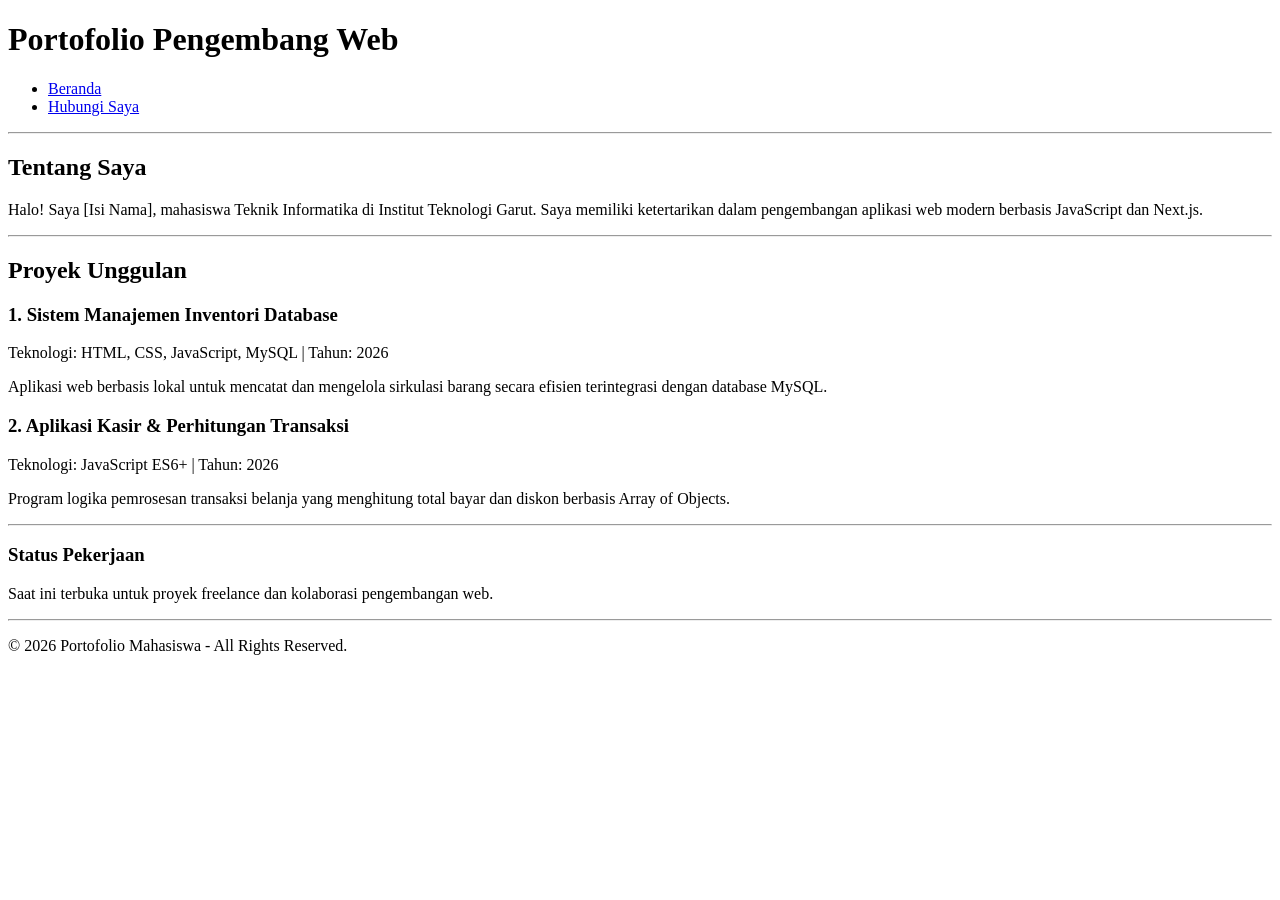
==== index.html @ 06b62bef "menyelesaikan modul 2" ====
<!DOCTYPE html>
<html lang="id">
<head>
    <meta charset="UTF-8">
    <meta name="viewport" content="width=device-width, initial-scale=1.0">
    <title>Modul 2 - Web Portofolio Mahasiswa</title>
</head>
<body>
    <header>
        <h1>Portofolio Pengembang Web</h1>
        <nav>
            <ul>
                <li><a href="index.html">Beranda</a></li>
                <li><a href="kontak.html">Hubungi Saya</a></li>
            </ul>
        </nav>
    </header>
    <hr>
    <main>
        <section id="tentang">
            <h2>Tentang Saya</h2>
            <p>Halo! Saya [Isi Nama], mahasiswa Teknik Informatika di Institut Teknologi Garut. Saya memiliki ketertarikan dalam pengembangan aplikasi web modern berbasis JavaScript dan Next.js.</p>
        </section>
        <hr>
        <section id="proyek">
            <h2>Proyek Unggulan</h2>
            <article>
                <header>
                    <h3>1. Sistem Manajemen Inventori Database</h3>
                    <p>Teknologi: HTML, CSS, JavaScript, MySQL | Tahun: 2026</p>
                </header>
                <p>Aplikasi web berbasis lokal untuk mencatat dan mengelola sirkulasi barang secara efisien terintegrasi dengan database MySQL.</p>
            </article>
            <article>
                <header>
                    <h3>2. Aplikasi Kasir & Perhitungan Transaksi</h3>
                    <p>Teknologi: JavaScript ES6+ | Tahun: 2026</p>
                </header>
                <p>Program logika pemrosesan transaksi belanja yang menghitung total bayar dan diskon berbasis Array of Objects.</p>
            </article>
        </section>
        <hr>
        <aside>
            <h3>Status Pekerjaan</h3>
            <p>Saat ini terbuka untuk proyek freelance dan kolaborasi pengembangan web.</p>
        </aside>
        <hr>
        <footer>
            <p>&copy; 2026 Portofolio Mahasiswa - All Rights Reserved.</p>
        </footer>
    </main>
</body>
</html>
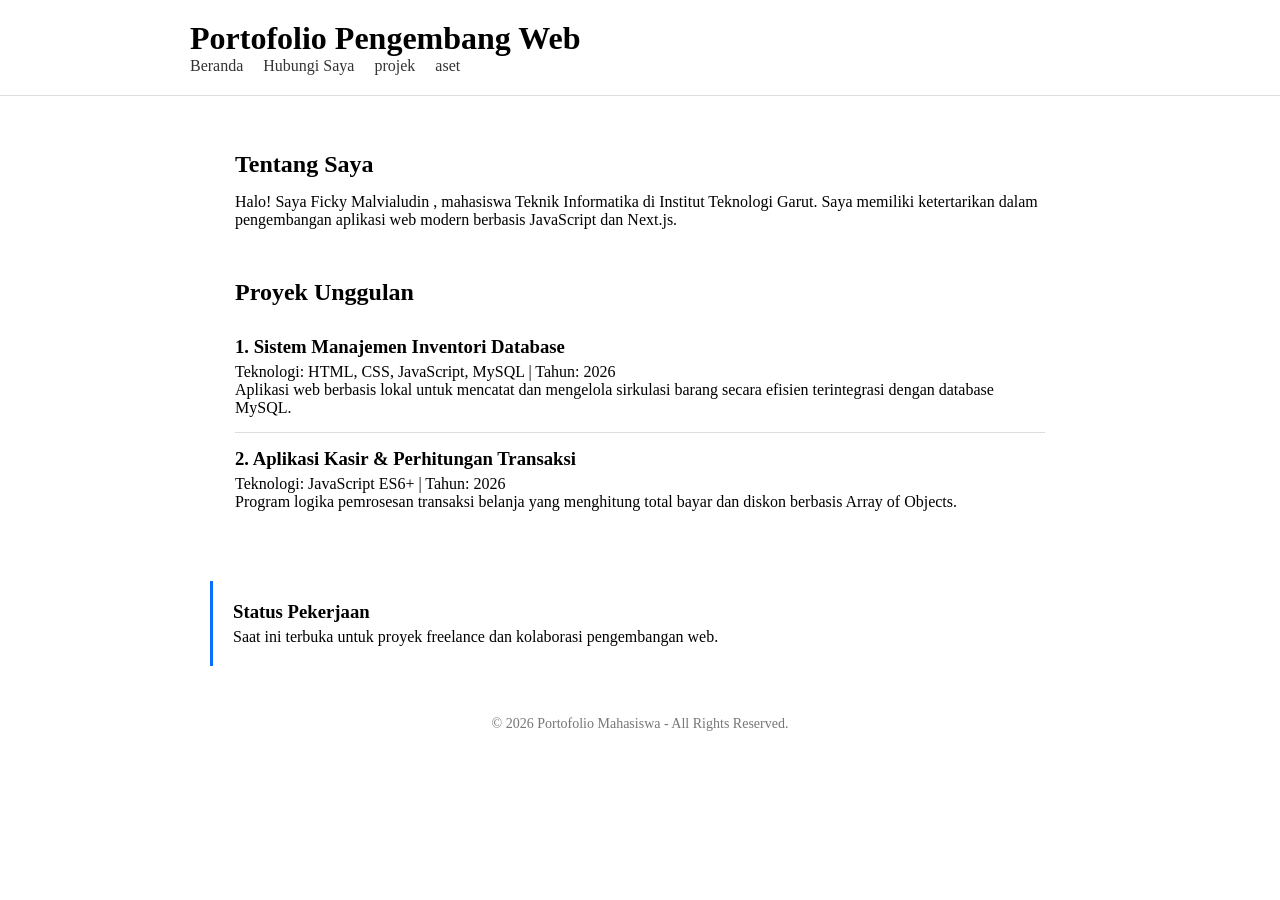
==== commit 33867e35: "latihan modul3" ====
--- a/index.html
+++ b/index.html
@@ -1,10 +1,13 @@
 <!DOCTYPE html>
 <html lang="id">
+
 <head>
     <meta charset="UTF-8">
     <meta name="viewport" content="width=device-width, initial-scale=1.0">
     <title>Modul 2 - Web Portofolio Mahasiswa</title>
+    <link rel="stylesheet" href="style.css">
 </head>
+
 <body>
     <header>
         <h1>Portofolio Pengembang Web</h1>
@@ -12,6 +15,8 @@
             <ul>
                 <li><a href="index.html">Beranda</a></li>
                 <li><a href="kontak.html">Hubungi Saya</a></li>
+                <li><a href="projek.html">projek</a></li>
+                <li><a href="aset.html">aset</a></li>
             </ul>
         </nav>
     </header>
@@ -19,7 +24,8 @@
     <main>
         <section id="tentang">
             <h2>Tentang Saya</h2>
-            <p>Halo! Saya [Isi Nama], mahasiswa Teknik Informatika di Institut Teknologi Garut. Saya memiliki ketertarikan dalam pengembangan aplikasi web modern berbasis JavaScript dan Next.js.</p>
+            <p>Halo! Saya Ficky Malvialudin , mahasiswa Teknik Informatika di Institut Teknologi Garut. Saya memiliki
+                ketertarikan dalam pengembangan aplikasi web modern berbasis JavaScript dan Next.js.</p>
         </section>
         <hr>
         <section id="proyek">
@@ -29,14 +35,16 @@
                     <h3>1. Sistem Manajemen Inventori Database</h3>
                     <p>Teknologi: HTML, CSS, JavaScript, MySQL | Tahun: 2026</p>
                 </header>
-                <p>Aplikasi web berbasis lokal untuk mencatat dan mengelola sirkulasi barang secara efisien terintegrasi dengan database MySQL.</p>
+                <p>Aplikasi web berbasis lokal untuk mencatat dan mengelola sirkulasi barang secara efisien terintegrasi
+                    dengan database MySQL.</p>
             </article>
             <article>
                 <header>
                     <h3>2. Aplikasi Kasir & Perhitungan Transaksi</h3>
                     <p>Teknologi: JavaScript ES6+ | Tahun: 2026</p>
                 </header>
-                <p>Program logika pemrosesan transaksi belanja yang menghitung total bayar dan diskon berbasis Array of Objects.</p>
+                <p>Program logika pemrosesan transaksi belanja yang menghitung total bayar dan diskon berbasis Array of
+                    Objects.</p>
             </article>
         </section>
         <hr>
@@ -50,4 +58,5 @@
         </footer>
     </main>
 </body>
+
 </html>
--- a/style.css
+++ b/style.css
@@ -0,0 +1,229 @@
+/* reset */
+* {
+    margin: 0;
+    padding: 0;
+    box-sizing: border-box;
+}
+
+.bodi {
+    font-family: Arial, sans-serif;
+    background-color: #f5f5f5;
+    color: #333;
+    line-height: 1.6;
+}
+
+/* Header */
+/* Header */
+body>header {
+    background-color: white;
+    padding: 20px;
+    border-bottom: 1px solid #ddd;
+}
+
+body>header h1 {
+    max-width: 900px;
+    margin: auto;
+}
+
+/* Navigation */
+nav {
+    max-width: 900px;
+    margin: auto;
+}
+
+nav ul {
+    display: flex;
+    gap: 20px;
+    list-style: none;
+}
+
+nav a {
+    color: #333;
+    text-decoration: none;
+}
+
+nav a:hover {
+    color: #0d6efd;
+}
+
+/* Main */
+main {
+    max-width: 900px;
+    margin: 30px auto;
+    padding: 0 20px;
+}
+
+section {
+    background-color: white;
+    padding: 25px;
+}
+
+/* Gambar */
+
+main img {
+    display: block;
+    max-width: 100%;
+    height: auto;
+    margin: 0;
+}
+
+/* Judul */
+h2 {
+    margin-bottom: 15px;
+}
+
+h3 {
+    margin-bottom: 5px;
+}
+
+/* Project */
+#project {
+    margin-top: 30px;
+}
+
+article {
+    padding: 15px 0;
+    border-bottom: 1px solid #ddd;
+}
+
+article:last-child {
+    border-bottom: none;
+}
+
+/* Form */
+form {
+    margin-top: 20px;
+}
+
+form p {
+    margin-bottom: 15px;
+}
+
+label {
+    display: inline-block;
+    margin-bottom: 5px;
+}
+
+input[type="text"],
+input[type="email"],
+select,
+textarea {
+    width: 100%;
+    padding: 9px;
+    border: 1px solid #ccc;
+    font-family: Arial, sans-serif;
+}
+
+textarea {
+    resize: vertical;
+}
+select option:checked{
+    background-color: #ccc;
+}
+button {
+    padding: 9px 15px;
+    border: none;
+    background-color: #333;
+    color: white;
+    cursor: pointer;
+}
+
+button[type="reset"] {
+    background-color: red;
+}
+
+button:hover {
+    opacity: 0.8;
+}
+
+/* Aside */
+aside {
+    max-width: 900px;
+    margin: 30px auto;
+    padding: 20px;
+    background-color: white;
+    border-left: 3px solid #0d6efd;
+}
+
+/* Footer */
+footer {
+    padding: 20px;
+    text-align: center;
+    color: #777;
+    font-size: 14px;
+}
+
+/* Garis <hr> */
+hr {
+    display: none;
+}
+
+/* Tampilan HP */
+@media (max-width: 700px) {
+    nav ul {
+        flex-direction: column;
+        gap: 8px;
+    }
+
+    main {
+        margin-top: 20px;
+    }
+
+    main img {
+        margin: 0 auto;
+    }
+
+    section {
+        padding: 20px;
+    }
+}
+
+
+
+/* HUBUNGI SAYA */
+
+.kontak{
+    color: #333!important;
+    
+}
+
+.h2kontak {
+    text-align: center;
+    background-color: #4C4541;
+    color: #D98327;
+    border-radius: 5px;
+    font-family: Impact, Haettenschweiler, 'Arial Narrow Bold', sans-serif;
+}
+.kotak{
+    border-radius: 12px;
+    max-width: 400px;
+    background-color: #D98327;
+}
+.luar{
+    border: 2px solid #D98327;
+    border-radius: 20px;
+    background-color: #FCF0DA;
+}
+
+.kirim {
+    border-radius: 5px;
+    background-color: #AEAC78;
+    color: white;
+}
+
+.bata{
+    border-radius: 5px;
+    color: white;
+}
+.email{
+    border-radius: 12px;
+    max-width: 400px;
+    background-color: #D98327;
+
+}
+
+.layanan{
+    border-radius: 12px;
+    max-width: 400px;
+    background-color: #D98327;
+}
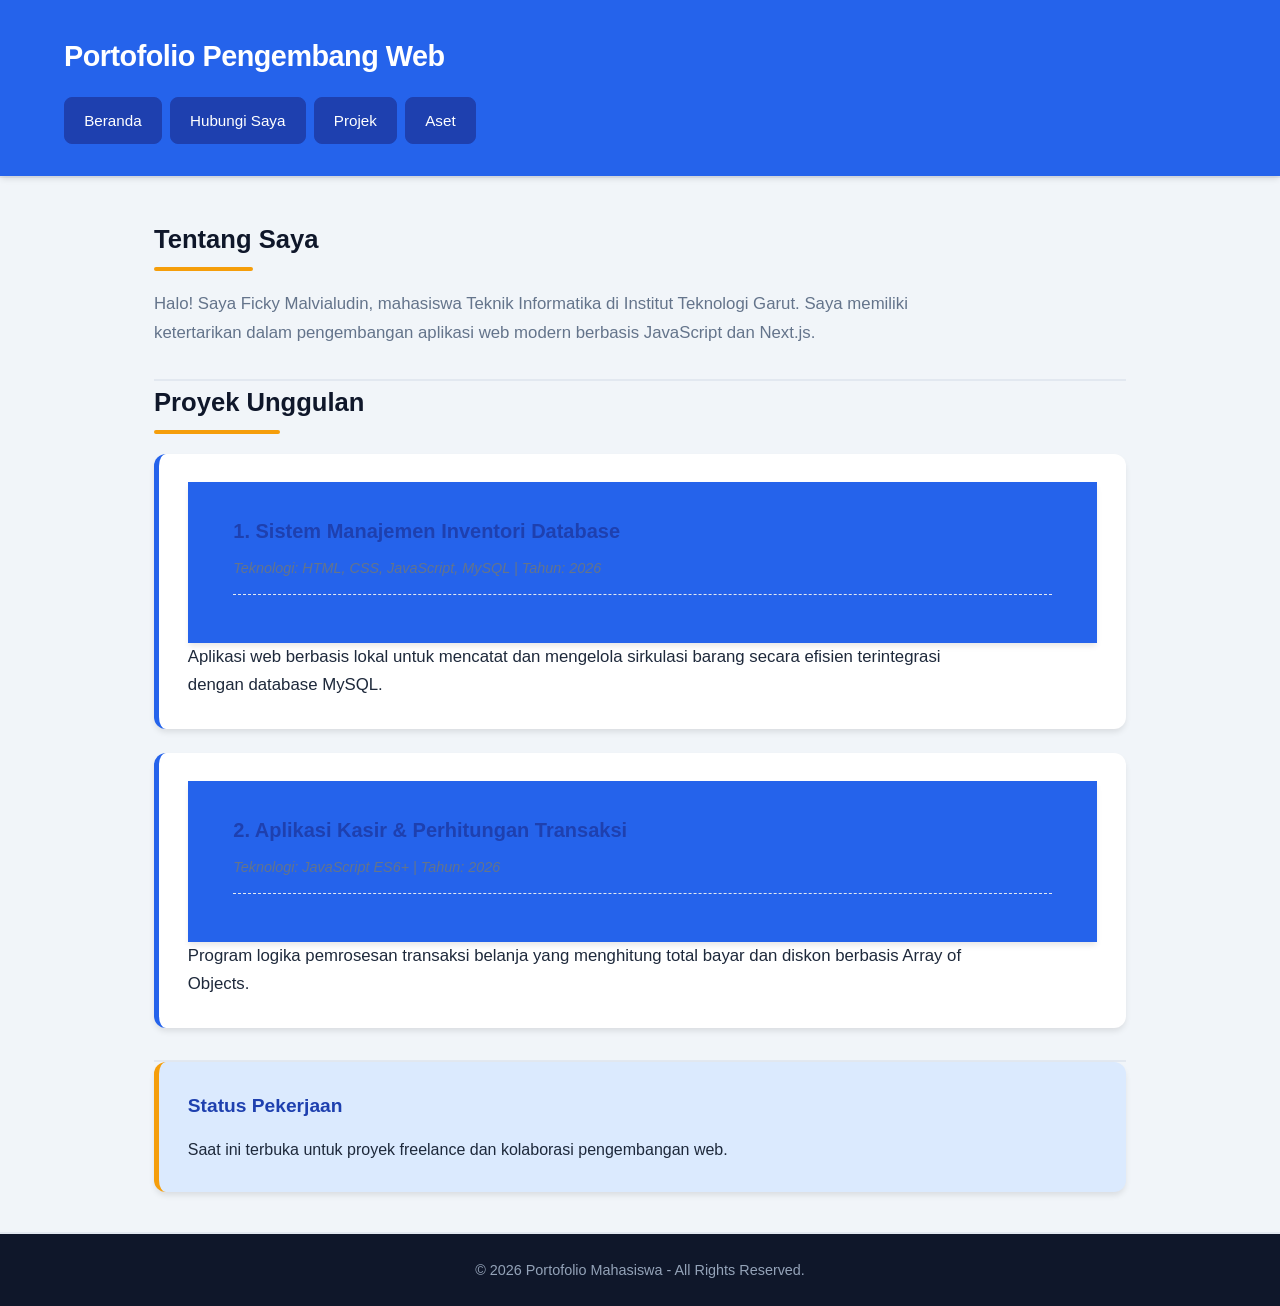
==== commit 264919cb: "melengkapi" ====
--- a/index.html
+++ b/index.html
@@ -15,48 +15,58 @@
             <ul>
                 <li><a href="index.html">Beranda</a></li>
                 <li><a href="kontak.html">Hubungi Saya</a></li>
-                <li><a href="projek.html">projek</a></li>
-                <li><a href="aset.html">aset</a></li>
+                <li><a href="projek.html">Projek</a></li>
+                <li><a href="aset.html">Aset</a></li>
             </ul>
         </nav>
     </header>
+
     <hr>
+
     <main>
         <section id="tentang">
             <h2>Tentang Saya</h2>
-            <p>Halo! Saya Ficky Malvialudin , mahasiswa Teknik Informatika di Institut Teknologi Garut. Saya memiliki
+            <p>Halo! Saya Ficky Malvialudin, mahasiswa Teknik Informatika di Institut Teknologi Garut. Saya memiliki
                 ketertarikan dalam pengembangan aplikasi web modern berbasis JavaScript dan Next.js.</p>
         </section>
+
         <hr>
+
         <section id="proyek">
             <h2>Proyek Unggulan</h2>
+
             <article>
                 <header>
                     <h3>1. Sistem Manajemen Inventori Database</h3>
                     <p>Teknologi: HTML, CSS, JavaScript, MySQL | Tahun: 2026</p>
                 </header>
-                <p>Aplikasi web berbasis lokal untuk mencatat dan mengelola sirkulasi barang secara efisien terintegrasi
-                    dengan database MySQL.</p>
+                <p>Aplikasi web berbasis lokal untuk mencatat dan mengelola sirkulasi barang secara efisien
+                    terintegrasi dengan database MySQL.</p>
             </article>
+
             <article>
                 <header>
-                    <h3>2. Aplikasi Kasir & Perhitungan Transaksi</h3>
+                    <h3>2. Aplikasi Kasir &amp; Perhitungan Transaksi</h3>
                     <p>Teknologi: JavaScript ES6+ | Tahun: 2026</p>
                 </header>
-                <p>Program logika pemrosesan transaksi belanja yang menghitung total bayar dan diskon berbasis Array of
-                    Objects.</p>
+                <p>Program logika pemrosesan transaksi belanja yang menghitung total bayar dan diskon berbasis Array
+                    of Objects.</p>
             </article>
         </section>
+
         <hr>
+
         <aside>
             <h3>Status Pekerjaan</h3>
             <p>Saat ini terbuka untuk proyek freelance dan kolaborasi pengembangan web.</p>
         </aside>
-        <hr>
-        <footer>
-            <p>&copy; 2026 Portofolio Mahasiswa - All Rights Reserved.</p>
-        </footer>
     </main>
+
+    <hr>
+
+    <footer>
+        <p>&copy; 2026 Portofolio Mahasiswa - All Rights Reserved.</p>
+    </footer>
 </body>
 
 </html>
--- a/style.css
+++ b/style.css
@@ -1,229 +1,365 @@
-/* reset */
+/* ===========================
+   VARIABEL & RESET
+   =========================== */
+:root {
+    --primary: #2563eb;
+    --primary-dark: #1e40af;
+    --primary-light: #dbeafe;
+    --secondary: #0f172a;
+    --accent: #f59e0b;
+    --text-dark: #1e293b;
+    --text-light: #64748b;
+    --bg-light: #f1f5f9;
+    --white: #ffffff;
+    --border: #e2e8f0;
+    --shadow: 0 4px 6px -1px rgba(0, 0, 0, 0.1);
+    --shadow-lg: 0 10px 25px -3px rgba(0, 0, 0, 0.12);
+    --radius: 12px;
+    --transition: all 0.3s ease;
+}
+
 * {
     margin: 0;
     padding: 0;
     box-sizing: border-box;
 }
 
-.bodi {
-    font-family: Arial, sans-serif;
-    background-color: #f5f5f5;
-    color: #333;
-    line-height: 1.6;
-}
-
-/* Header */
-/* Header */
-body>header {
-    background-color: white;
-    padding: 20px;
-    border-bottom: 1px solid #ddd;
-}
-
-body>header h1 {
-    max-width: 900px;
-    margin: auto;
-}
-
-/* Navigation */
-nav {
-    max-width: 900px;
-    margin: auto;
+html {
+    scroll-behavior: smooth;
+}
+
+body {
+    font-family: 'Segoe UI', Tahoma, Geneva, Verdana, sans-serif;
+    line-height: 1.7;
+    color: var(--text-dark);
+    background-color: var(--bg-light);
+    min-height: 100vh;
+    display: flex;
+    flex-direction: column;
+}
+
+/* ===========================
+   HEADER & NAVIGASI
+   =========================== */
+header {
+    background-color: var(--primary);
+    color: var(--white);
+    padding: 2rem 5%;
+    box-shadow: var(--shadow);
+    position: sticky;
+    top: 0;
+    z-index: 100;
+}
+
+header h1 {
+    font-size: 1.8rem;
+    font-weight: 700;
+    margin-bottom: 1rem;
+    letter-spacing: -0.5px;
+    color: var(--white);
+}
+
+header h1.kontak {
+    text-align: center;
 }
 
 nav ul {
+    list-style: none;
     display: flex;
-    gap: 20px;
-    list-style: none;
-}
-
-nav a {
-    color: #333;
+    flex-wrap: wrap;
+    gap: 0.5rem;
+}
+
+nav ul li a {
+    display: inline-block;
+    color: var(--white);
     text-decoration: none;
-}
-
-nav a:hover {
-    color: #0d6efd;
-}
-
-/* Main */
+    padding: 0.6rem 1.2rem;
+    border-radius: 8px;
+    font-weight: 500;
+    font-size: 0.95rem;
+    transition: var(--transition);
+    background-color: var(--primary-dark);
+    border: 1px solid var(--primary-dark);
+}
+
+nav ul li a:hover {
+    background-color: var(--white);
+    color: var(--primary);
+    border-color: var(--white);
+    transform: translateY(-2px);
+    box-shadow: 0 4px 12px rgba(0, 0, 0, 0.15);
+}
+
+/* ===========================
+   GARIS PEMISAH
+   =========================== */
+hr {
+    border: none;
+    height: 2px;
+    background-color: var(--border);
+    margin: 0;
+}
+
+/* ===========================
+   MAIN & SECTION
+   =========================== */
 main {
-    max-width: 900px;
-    margin: 30px auto;
-    padding: 0 20px;
+    flex: 1;
+    padding: 2.5rem 5%;
+    max-width: 1100px;
+    margin: 0 auto;
+    width: 100%;
 }
 
 section {
-    background-color: white;
-    padding: 25px;
-}
-
-/* Gambar */
-
-main img {
-    display: block;
+    margin-bottom: 2rem;
+    animation: fadeIn 0.6s ease-in-out;
+}
+
+@keyframes fadeIn {
+    from { opacity: 0; transform: translateY(15px); }
+    to { opacity: 1; transform: translateY(0); }
+}
+
+section h2 {
+    font-size: 1.6rem;
+    color: var(--secondary);
+    margin-bottom: 1.2rem;
+    padding-bottom: 0.6rem;
+    position: relative;
+    display: inline-block;
+}
+
+section h2::after {
+    content: '';
+    position: absolute;
+    bottom: 0;
+    left: 0;
+    width: 60%;
+    height: 4px;
+    background-color: var(--accent);
+    border-radius: 2px;
+}
+
+section p {
+    color: var(--text-light);
+    font-size: 1.05rem;
+    max-width: 800px;
+}
+
+/* ===========================
+   ARTIKEL PROYEK
+   =========================== */
+article {
+    background-color: var(--white);
+    border-radius: var(--radius);
+    padding: 1.8rem;
+    margin-bottom: 1.5rem;
+    box-shadow: var(--shadow);
+    border-left: 5px solid var(--primary);
+    transition: var(--transition);
+}
+
+article:hover {
+    transform: translateY(-5px);
+    box-shadow: var(--shadow-lg);
+    border-left-color: var(--accent);
+}
+
+article header h3 {
+    color: var(--primary-dark);
+    font-size: 1.25rem;
+    margin-bottom: 0.5rem;
+}
+
+article header p {
+    font-size: 0.9rem;
+    color: var(--text-light);
+    font-style: italic;
+    margin-bottom: 1rem;
+    padding-bottom: 0.8rem;
+    border-bottom: 1px dashed var(--border);
     max-width: 100%;
-    height: auto;
-    margin: 0;
-}
-
-/* Judul */
-h2 {
-    margin-bottom: 15px;
-}
-
-h3 {
-    margin-bottom: 5px;
-}
-
-/* Project */
-#project {
-    margin-top: 30px;
-}
-
-article {
-    padding: 15px 0;
-    border-bottom: 1px solid #ddd;
-}
-
-article:last-child {
-    border-bottom: none;
-}
-
-/* Form */
-form {
-    margin-top: 20px;
-}
-
-form p {
-    margin-bottom: 15px;
-}
-
-label {
-    display: inline-block;
-    margin-bottom: 5px;
-}
-
-input[type="text"],
-input[type="email"],
-select,
-textarea {
-    width: 100%;
-    padding: 9px;
-    border: 1px solid #ccc;
-    font-family: Arial, sans-serif;
-}
-
-textarea {
-    resize: vertical;
-}
-select option:checked{
-    background-color: #ccc;
-}
-button {
-    padding: 9px 15px;
-    border: none;
-    background-color: #333;
-    color: white;
-    cursor: pointer;
-}
-
-button[type="reset"] {
-    background-color: red;
-}
-
-button:hover {
-    opacity: 0.8;
-}
-
-/* Aside */
+}
+
+article > p {
+    color: var(--text-dark);
+    line-height: 1.7;
+}
+
+/* ===========================
+   ASIDE
+   =========================== */
 aside {
-    max-width: 900px;
-    margin: 30px auto;
-    padding: 20px;
-    background-color: white;
-    border-left: 3px solid #0d6efd;
-}
-
-/* Footer */
-footer {
-    padding: 20px;
-    text-align: center;
-    color: #777;
-    font-size: 14px;
-}
-
-/* Garis <hr> */
-hr {
-    display: none;
-}
-
-/* Tampilan HP */
-@media (max-width: 700px) {
-    nav ul {
-        flex-direction: column;
-        gap: 8px;
-    }
-
-    main {
-        margin-top: 20px;
-    }
-
-    main img {
-        margin: 0 auto;
-    }
-
-    section {
-        padding: 20px;
-    }
-}
-
-
-
-/* HUBUNGI SAYA */
-
-.kontak{
-    color: #333!important;
-    
+    background-color: var(--primary-light);
+    border-radius: var(--radius);
+    padding: 1.8rem;
+    border-left: 5px solid var(--accent);
+    box-shadow: var(--shadow);
+}
+
+aside h3 {
+    color: var(--primary-dark);
+    margin-bottom: 0.8rem;
+    font-size: 1.2rem;
+}
+
+aside p {
+    color: var(--text-dark);
+}
+
+/* ===========================
+   FORM KONTAK
+   =========================== */
+section.luar {
+    background-color: var(--white);
+    border-radius: var(--radius);
+    padding: 2.5rem;
+    box-shadow: var(--shadow-lg);
+    max-width: 700px;
+    margin: 0 auto;
+    border-top: 5px solid var(--primary);
 }
 
 .h2kontak {
     text-align: center;
-    background-color: #4C4541;
-    color: #D98327;
-    border-radius: 5px;
-    font-family: Impact, Haettenschweiler, 'Arial Narrow Bold', sans-serif;
-}
-.kotak{
-    border-radius: 12px;
-    max-width: 400px;
-    background-color: #D98327;
-}
-.luar{
-    border: 2px solid #D98327;
-    border-radius: 20px;
-    background-color: #FCF0DA;
-}
-
-.kirim {
-    border-radius: 5px;
-    background-color: #AEAC78;
-    color: white;
-}
-
-.bata{
-    border-radius: 5px;
-    color: white;
-}
-.email{
-    border-radius: 12px;
-    max-width: 400px;
-    background-color: #D98327;
-
-}
-
-.layanan{
-    border-radius: 12px;
-    max-width: 400px;
-    background-color: #D98327;
+    color: var(--secondary);
+    margin-bottom: 2rem;
+    font-size: 1.4rem;
+}
+
+.h2kontak::after {
+    left: 50%;
+    transform: translateX(-50%);
+    width: 80px;
+}
+
+form p {
+    margin-bottom: 1.3rem;
+}
+
+form label {
+    display: block;
+    font-weight: 600;
+    color: var(--text-dark);
+    margin-bottom: 0.5rem;
+    font-size: 0.95rem;
+}
+
+form input[type="text"],
+form input[type="email"],
+form select,
+form textarea {
+    width: 100%;
+    padding: 0.85rem 1rem;
+    border: 2px solid var(--border);
+    border-radius: 10px;
+    font-size: 1rem;
+    font-family: inherit;
+    color: var(--text-dark);
+    background-color: var(--bg-light);
+    transition: var(--transition);
+    outline: none;
+}
+
+form input[type="text"]:focus,
+form input[type="email"]:focus,
+form select:focus,
+form textarea:focus {
+    border-color: var(--primary);
+    background-color: var(--white);
+    box-shadow: 0 0 0 4px rgba(37, 99, 235, 0.15);
+}
+
+form textarea {
+    resize: vertical;
+    min-height: 130px;
+}
+
+form select {
+    cursor: pointer;
+    appearance: none;
+    background-image: url("data:image/svg+xml;charset=UTF-8,%3csvg xmlns='http://www.w3.org/2000/svg' viewBox='0 0 24 24' fill='none' stroke='%2364748b' stroke-width='2' stroke-linecap='round' stroke-linejoin='round'%3e%3cpolyline points='6 9 12 15 18 9'%3e%3c/polyline%3e%3c/svg%3e");
+    background-repeat: no-repeat;
+    background-position: right 1rem center;
+    background-size: 1.2em;
+    padding-right: 2.5rem;
+}
+
+button {
+    padding: 0.85rem 2rem;
+    border: none;
+    border-radius: 10px;
+    font-size: 1rem;
+    font-weight: 600;
+    cursor: pointer;
+    transition: var(--transition);
+    font-family: inherit;
+    letter-spacing: 0.3px;
+}
+
+button.kirim {
+    background-color: var(--primary);
+    color: var(--white);
+    box-shadow: 0 4px 12px rgba(37, 99, 235, 0.3);
+    margin-right: 0.75rem;
+}
+
+button.kirim:hover {
+    background-color: var(--primary-dark);
+    transform: translateY(-2px);
+    box-shadow: 0 6px 20px rgba(37, 99, 235, 0.45);
+}
+
+button.bata {
+    background-color: var(--white);
+    color: var(--text-light);
+    border: 2px solid var(--border);
+}
+
+button.bata:hover {
+    background-color: #fee2e2;
+    color: #dc2626;
+    border-color: #fecaca;
+    transform: translateY(-2px);
+}
+
+/* ===========================
+   FOOTER
+   =========================== */
+footer {
+    background-color: var(--secondary);
+    color: var(--text-light);
+    text-align: center;
+    padding: 1.5rem 5%;
+    font-size: 0.9rem;
+    margin-top: auto;
+}
+
+footer p {
+    color: #94a3b8;
+}
+
+/* ===========================
+   RESPONSIVE
+   =========================== */
+@media (max-width: 768px) {
+    header { padding: 1.5rem 5%; }
+    header h1 { font-size: 1.4rem; }
+    nav ul { gap: 0.4rem; }
+    nav ul li a { padding: 0.5rem 0.9rem; font-size: 0.85rem; }
+    main { padding: 1.5rem 5%; }
+    section h2 { font-size: 1.3rem; }
+    article { padding: 1.3rem; }
+    section.luar { padding: 1.5rem; }
+    button { width: 100%; margin-bottom: 0.5rem; }
+    button.kirim { margin-right: 0; }
+}
+
+@media (max-width: 480px) {
+    header h1 { font-size: 1.2rem; }
+    nav ul li a { padding: 0.4rem 0.7rem; font-size: 0.8rem; }
+    section h2 { font-size: 1.15rem; }
+    article header h3 { font-size: 1.05rem; }
 }
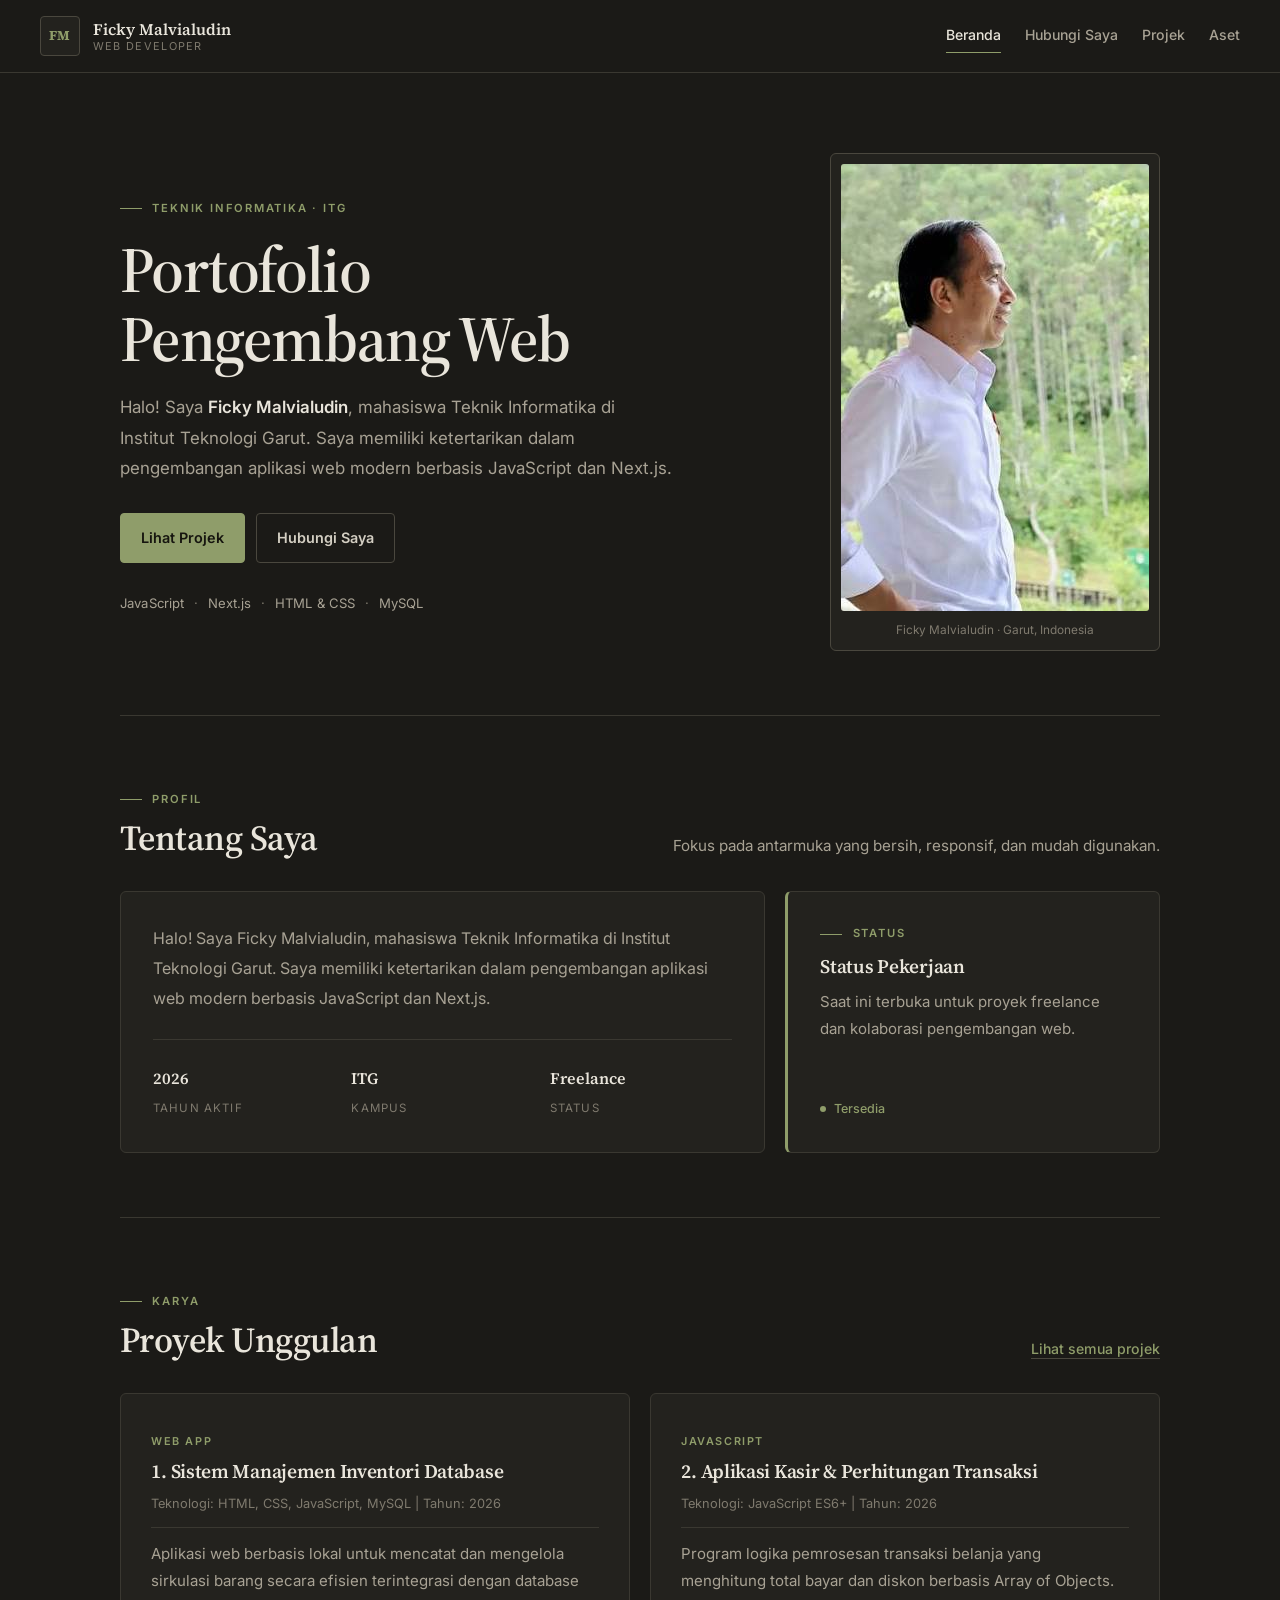
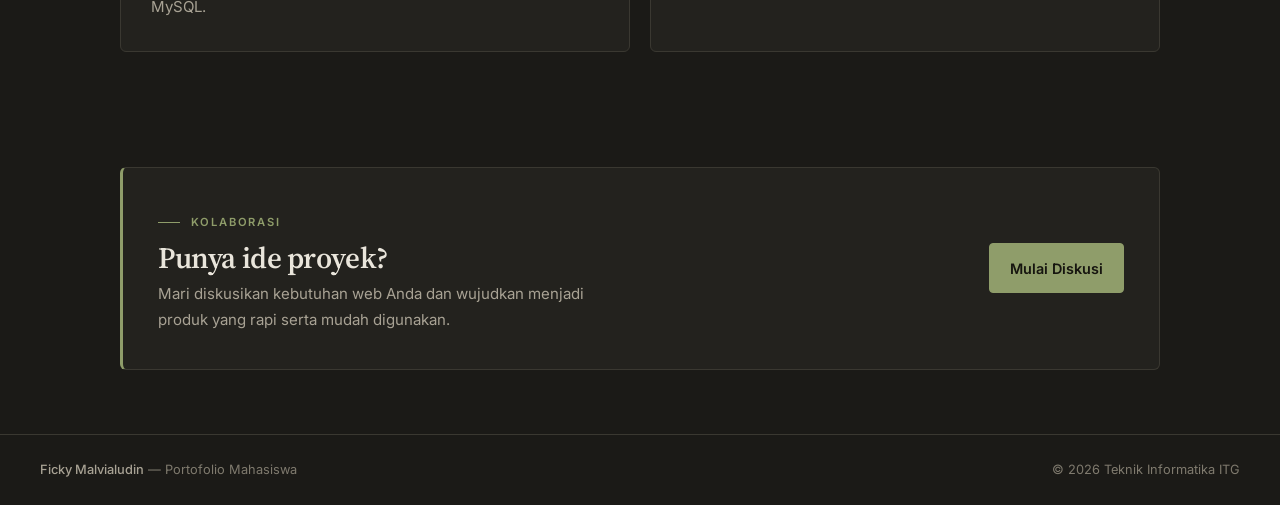
==== commit 8103c72c: "tugas pertemuan 4" ====
--- a/index.html
+++ b/index.html
@@ -4,16 +4,31 @@
 <head>
     <meta charset="UTF-8">
     <meta name="viewport" content="width=device-width, initial-scale=1.0">
+    <meta name="description" content="Portofolio Ficky Malvialudin, mahasiswa Teknik Informatika Institut Teknologi Garut.">
     <title>Modul 2 - Web Portofolio Mahasiswa</title>
+    <link rel="preconnect" href="https://fonts.googleapis.com">
+    <link rel="preconnect" href="https://fonts.gstatic.com" crossorigin>
+    <link
+        href="https://fonts.googleapis.com/css2?family=Inter:wght@400;500;600&family=Source+Serif+4:ital,wght@0,400;0,600;0,700&display=swap"
+        rel="stylesheet">
     <link rel="stylesheet" href="style.css">
 </head>
 
 <body>
-    <header>
-        <h1>Portofolio Pengembang Web</h1>
-        <nav>
+    <a class="skip-link" href="#konten">Lewati ke konten</a>
+
+    <header class="site-header">
+        <a class="brand" href="index.html" aria-label="Beranda Ficky Malvialudin">
+            <span class="brand-mark" aria-hidden="true">FM</span>
+            <span class="brand-text">
+                <strong>Ficky Malvialudin</strong>
+                <span>Web Developer</span>
+            </span>
+        </a>
+
+        <nav class="main-nav" aria-label="Navigasi utama">
             <ul>
-                <li><a href="index.html">Beranda</a></li>
+                <li><a class="active" href="index.html" aria-current="page">Beranda</a></li>
                 <li><a href="kontak.html">Hubungi Saya</a></li>
                 <li><a href="projek.html">Projek</a></li>
                 <li><a href="aset.html">Aset</a></li>
@@ -21,52 +36,122 @@
         </nav>
     </header>
 
-    <hr>
+    <main id="konten" class="page">
+        <section class="hero" aria-labelledby="hero-title">
+            <div class="hero-copy">
+                <span class="eyebrow">Teknik Informatika · ITG</span>
+                <h1 id="hero-title">Portofolio Pengembang Web</h1>
+                <p class="hero-lead">Halo! Saya <strong>Ficky Malvialudin</strong>, mahasiswa Teknik Informatika di
+                    Institut Teknologi Garut. Saya memiliki ketertarikan dalam pengembangan aplikasi web modern
+                    berbasis JavaScript dan Next.js.</p>
 
-    <main>
-        <section id="tentang">
-            <h2>Tentang Saya</h2>
-            <p>Halo! Saya Ficky Malvialudin, mahasiswa Teknik Informatika di Institut Teknologi Garut. Saya memiliki
-                ketertarikan dalam pengembangan aplikasi web modern berbasis JavaScript dan Next.js.</p>
+                <div class="hero-actions">
+                    <a class="btn btn-primary" href="projek.html">Lihat Projek</a>
+                    <a class="btn btn-ghost" href="kontak.html">Hubungi Saya</a>
+                </div>
+
+                <ul class="chip-list" aria-label="Keahlian">
+                    <li class="chip">JavaScript</li>
+                    <li class="chip">Next.js</li>
+                    <li class="chip">HTML &amp; CSS</li>
+                    <li class="chip">MySQL</li>
+                </ul>
+            </div>
+
+            <div class="hero-visual">
+                <figure class="hero-portrait">
+                    <img class="hero-photo" src="images.jpg" alt="Foto Ficky Malvialudin" width="447" height="447">
+                    <figcaption>Ficky Malvialudin · Garut, Indonesia</figcaption>
+                </figure>
+            </div>
         </section>
 
-        <hr>
+        <section id="tentang" class="section" aria-labelledby="tentang-title">
+            <div class="section-head">
+                <div>
+                    <span class="eyebrow">Profil</span>
+                    <h2 id="tentang-title">Tentang Saya</h2>
+                </div>
+                <p>Fokus pada antarmuka yang bersih, responsif, dan mudah digunakan.</p>
+            </div>
 
-        <section id="proyek">
-            <h2>Proyek Unggulan</h2>
+            <div class="about-grid">
+                <div class="panel about-text">
+                    <p>Halo! Saya Ficky Malvialudin, mahasiswa Teknik Informatika di Institut Teknologi Garut. Saya
+                        memiliki ketertarikan dalam pengembangan aplikasi web modern berbasis JavaScript dan
+                        Next.js.</p>
 
-            <article>
-                <header>
-                    <h3>1. Sistem Manajemen Inventori Database</h3>
-                    <p>Teknologi: HTML, CSS, JavaScript, MySQL | Tahun: 2026</p>
-                </header>
-                <p>Aplikasi web berbasis lokal untuk mencatat dan mengelola sirkulasi barang secara efisien
-                    terintegrasi dengan database MySQL.</p>
-            </article>
+                    <div class="about-facts">
+                        <div class="fact">
+                            <strong>2026</strong>
+                            <span>Tahun Aktif</span>
+                        </div>
+                        <div class="fact">
+                            <strong>ITG</strong>
+                            <span>Kampus</span>
+                        </div>
+                        <div class="fact">
+                            <strong>Freelance</strong>
+                            <span>Status</span>
+                        </div>
+                    </div>
+                </div>
 
-            <article>
-                <header>
-                    <h3>2. Aplikasi Kasir &amp; Perhitungan Transaksi</h3>
-                    <p>Teknologi: JavaScript ES6+ | Tahun: 2026</p>
-                </header>
-                <p>Program logika pemrosesan transaksi belanja yang menghitung total bayar dan diskon berbasis Array
-                    of Objects.</p>
-            </article>
+                <aside class="panel status-card">
+                    <span class="eyebrow">Status</span>
+                    <h3>Status Pekerjaan</h3>
+                    <p>Saat ini terbuka untuk proyek freelance dan kolaborasi pengembangan web.</p>
+                    <span class="status-pill"><span class="status-dot" aria-hidden="true"></span>Tersedia</span>
+                </aside>
+            </div>
         </section>
 
-        <hr>
+        <section id="proyek" class="section" aria-labelledby="proyek-title">
+            <div class="section-head">
+                <div>
+                    <span class="eyebrow">Karya</span>
+                    <h2 id="proyek-title">Proyek Unggulan</h2>
+                </div>
+                <a class="text-link" href="projek.html">Lihat semua projek</a>
+            </div>
 
-        <aside>
-            <h3>Status Pekerjaan</h3>
-            <p>Saat ini terbuka untuk proyek freelance dan kolaborasi pengembangan web.</p>
-        </aside>
+            <div class="card-grid">
+                <article class="project-card">
+                    <header>
+                        <span class="project-kicker">Web App</span>
+                        <h3>1. Sistem Manajemen Inventori Database</h3>
+                        <p class="meta">Teknologi: HTML, CSS, JavaScript, MySQL | Tahun: 2026</p>
+                    </header>
+                    <p>Aplikasi web berbasis lokal untuk mencatat dan mengelola sirkulasi barang secara efisien
+                        terintegrasi dengan database MySQL.</p>
+                </article>
+
+                <article class="project-card">
+                    <header>
+                        <span class="project-kicker">JavaScript</span>
+                        <h3>2. Aplikasi Kasir &amp; Perhitungan Transaksi</h3>
+                        <p class="meta">Teknologi: JavaScript ES6+ | Tahun: 2026</p>
+                    </header>
+                    <p>Program logika pemrosesan transaksi belanja yang menghitung total bayar dan diskon berbasis
+                        Array of Objects.</p>
+                </article>
+            </div>
+        </section>
+
+        <section class="cta-panel" aria-labelledby="cta-title">
+            <div>
+                <span class="eyebrow">Kolaborasi</span>
+                <h2 id="cta-title">Punya ide proyek?</h2>
+                <p>Mari diskusikan kebutuhan web Anda dan wujudkan menjadi produk yang rapi serta mudah digunakan.</p>
+            </div>
+            <a class="btn btn-primary" href="kontak.html">Mulai Diskusi</a>
+        </section>
     </main>
 
-    <hr>
-
-    <footer>
-        <p>&copy; 2026 Portofolio Mahasiswa - All Rights Reserved.</p>
+    <footer class="site-footer">
+        <p><strong>Ficky Malvialudin</strong> — Portofolio Mahasiswa</p>
+        <p>&copy; 2026 Teknik Informatika ITG</p>
     </footer>
 </body>
 
-</html>+</html>
--- a/style.css
+++ b/style.css
@@ -1,24 +1,34 @@
 /* ===========================
-   VARIABEL & RESET
+   DESIGN TOKENS
    =========================== */
 :root {
-    --primary: #2563eb;
-    --primary-dark: #1e40af;
-    --primary-light: #dbeafe;
-    --secondary: #0f172a;
-    --accent: #f59e0b;
-    --text-dark: #1e293b;
-    --text-light: #64748b;
-    --bg-light: #f1f5f9;
-    --white: #ffffff;
-    --border: #e2e8f0;
-    --shadow: 0 4px 6px -1px rgba(0, 0, 0, 0.1);
-    --shadow-lg: 0 10px 25px -3px rgba(0, 0, 0, 0.12);
-    --radius: 12px;
-    --transition: all 0.3s ease;
-}
-
-* {
+    --bg: #1b1a17;
+    --surface: #23221e;
+    --surface-2: #2a2823;
+    --line: #3a3831;
+    --line-strong: #4a473e;
+    --text: #e9e5db;
+    --text-soft: #d3cec2;
+    --muted: #a8a294;
+    --muted-2: #7f7a6e;
+    --accent: #8f9d6a;
+    --accent-hover: #a6b47e;
+    --accent-soft: rgba(143, 157, 106, 0.12);
+    --danger: #b37a6a;
+    --radius: 6px;
+    --radius-sm: 4px;
+    --max-width: 1120px;
+    --transition: color 0.16s ease, background-color 0.16s ease, border-color 0.16s ease;
+    --font-body: "Inter", "Segoe UI", Tahoma, Geneva, Verdana, sans-serif;
+    --font-display: "Source Serif 4", Georgia, "Times New Roman", serif;
+}
+
+/* ===========================
+   RESET & BASE
+   =========================== */
+*,
+*::before,
+*::after {
     margin: 0;
     padding: 0;
     box-sizing: border-box;
@@ -29,337 +39,1087 @@
 }
 
 body {
-    font-family: 'Segoe UI', Tahoma, Geneva, Verdana, sans-serif;
-    line-height: 1.7;
-    color: var(--text-dark);
-    background-color: var(--bg-light);
+    font-family: var(--font-body);
+    font-size: 1rem;
+    line-height: 1.75;
+    color: var(--text);
+    background-color: var(--bg);
     min-height: 100vh;
     display: flex;
     flex-direction: column;
-}
-
-/* ===========================
-   HEADER & NAVIGASI
-   =========================== */
-header {
-    background-color: var(--primary);
-    color: var(--white);
-    padding: 2rem 5%;
-    box-shadow: var(--shadow);
+    overflow-x: hidden;
+    -webkit-font-smoothing: antialiased;
+}
+
+h1,
+h2,
+h3,
+h4 {
+    font-family: var(--font-display);
+    font-weight: 600;
+    line-height: 1.2;
+    letter-spacing: -0.015em;
+    color: var(--text);
+}
+
+p {
+    color: var(--muted);
+}
+
+a {
+    color: inherit;
+}
+
+img {
+    max-width: 100%;
+    display: block;
+}
+
+ul {
+    list-style: none;
+}
+
+::selection {
+    background: var(--accent);
+    color: var(--bg);
+}
+
+:focus-visible {
+    outline: 2px solid var(--accent);
+    outline-offset: 3px;
+}
+
+::-webkit-scrollbar {
+    width: 10px;
+}
+
+::-webkit-scrollbar-track {
+    background: var(--bg);
+}
+
+::-webkit-scrollbar-thumb {
+    background: var(--line-strong);
+    border-radius: 999px;
+    border: 2px solid var(--bg);
+}
+
+::-webkit-scrollbar-thumb:hover {
+    background: var(--muted-2);
+}
+
+/* Skip link */
+.skip-link {
+    position: absolute;
+    left: 1rem;
+    top: -100px;
+    z-index: 999;
+    padding: 0.65rem 1rem;
+    background: var(--accent);
+    color: var(--bg);
+    font-size: 0.85rem;
+    font-weight: 600;
+    text-decoration: none;
+    border-radius: var(--radius-sm);
+    transition: top 0.16s ease;
+}
+
+.skip-link:focus {
+    top: 1rem;
+}
+
+/* ===========================
+   LAYOUT
+   =========================== */
+.page {
+    flex: 1;
+    width: 100%;
+    max-width: var(--max-width);
+    margin: 0 auto;
+    padding: 0 clamp(1.25rem, 5vw, 2.5rem);
+}
+
+.section {
+    padding: clamp(2.5rem, 6vw, 4rem) 0;
+    border-top: 1px solid var(--line);
+}
+
+.section--flush {
+    border-top: 0;
+    padding-top: 0;
+}
+
+/* ===========================
+   HEADER & NAVIGATION
+   =========================== */
+.site-header {
     position: sticky;
     top: 0;
     z-index: 100;
-}
-
-header h1 {
-    font-size: 1.8rem;
+    display: flex;
+    align-items: center;
+    justify-content: space-between;
+    gap: 2rem;
+    padding: 1rem clamp(1.25rem, 5vw, 2.5rem);
+    background: var(--bg);
+    border-bottom: 1px solid var(--line);
+}
+
+.brand {
+    display: flex;
+    align-items: center;
+    gap: 0.8rem;
+    text-decoration: none;
+    min-width: 0;
+}
+
+.brand-mark {
+    display: grid;
+    place-items: center;
+    width: 2.5rem;
+    height: 2.5rem;
+    flex: 0 0 auto;
+    border: 1px solid var(--line-strong);
+    border-radius: var(--radius-sm);
+    background: var(--surface);
+    color: var(--accent);
+    font-family: var(--font-display);
+    font-size: 0.85rem;
     font-weight: 700;
-    margin-bottom: 1rem;
-    letter-spacing: -0.5px;
-    color: var(--white);
-}
-
-header h1.kontak {
+    letter-spacing: 0.02em;
+}
+
+.brand-text {
+    display: flex;
+    flex-direction: column;
+    line-height: 1.3;
+    min-width: 0;
+}
+
+.brand-text strong {
+    font-family: var(--font-display);
+    font-size: 1rem;
+    font-weight: 600;
+    color: var(--text);
+    white-space: nowrap;
+}
+
+.brand-text span {
+    font-size: 0.68rem;
+    letter-spacing: 0.12em;
+    text-transform: uppercase;
+    color: var(--muted-2);
+}
+
+.main-nav ul {
+    display: flex;
+    flex-wrap: wrap;
+    justify-content: flex-end;
+    gap: 1.5rem;
+}
+
+.main-nav a {
+    display: inline-block;
+    padding: 0.25rem 0;
+    border-bottom: 1px solid transparent;
+    color: var(--muted);
+    font-size: 0.88rem;
+    font-weight: 500;
+    text-decoration: none;
+    transition: var(--transition);
+    white-space: nowrap;
+}
+
+.main-nav a:hover {
+    color: var(--text);
+    border-bottom-color: var(--line-strong);
+}
+
+.main-nav a.active,
+.main-nav a[aria-current="page"] {
+    color: var(--text);
+    border-bottom-color: var(--accent);
+}
+
+/* ===========================
+   SHARED ELEMENTS
+   =========================== */
+.eyebrow {
+    display: inline-flex;
+    align-items: center;
+    gap: 0.65rem;
+    font-size: 0.7rem;
+    font-weight: 600;
+    letter-spacing: 0.16em;
+    text-transform: uppercase;
+    color: var(--accent);
+}
+
+.eyebrow::before {
+    content: "";
+    width: 22px;
+    height: 1px;
+    background: var(--accent);
+}
+
+.btn {
+    display: inline-flex;
+    align-items: center;
+    justify-content: center;
+    gap: 0.45rem;
+    padding: 0.72rem 1.25rem;
+    border: 1px solid transparent;
+    border-radius: var(--radius-sm);
+    font-family: var(--font-body);
+    font-size: 0.9rem;
+    font-weight: 600;
+    text-decoration: none;
+    cursor: pointer;
+    transition: var(--transition);
+    white-space: nowrap;
+}
+
+.btn-primary {
+    background: var(--accent);
+    border-color: var(--accent);
+    color: #16150f;
+}
+
+.btn-primary:hover {
+    background: var(--accent-hover);
+    border-color: var(--accent-hover);
+}
+
+.btn-ghost {
+    background: transparent;
+    border-color: var(--line-strong);
+    color: var(--text-soft);
+}
+
+.btn-ghost:hover {
+    border-color: var(--muted);
+    color: var(--text);
+}
+
+.btn-sm {
+    padding: 0.52rem 0.95rem;
+    font-size: 0.85rem;
+}
+
+.btn-action {
+    background: transparent;
+    border-color: var(--line-strong);
+    color: var(--text-soft);
+}
+
+.btn-action:hover {
+    border-color: var(--accent);
+    color: var(--text);
+}
+
+.btn-danger {
+    background: transparent;
+    border-color: var(--line-strong);
+    color: var(--danger);
+}
+
+.btn-danger:hover {
+    border-color: var(--danger);
+}
+
+.chip-list {
+    display: flex;
+    flex-wrap: wrap;
+    align-items: center;
+    gap: 0.2rem 0;
+}
+
+.chip {
+    color: var(--muted);
+    font-size: 0.82rem;
+    letter-spacing: 0.01em;
+}
+
+.chip + .chip::before {
+    content: "·";
+    margin: 0 0.6rem;
+    color: var(--muted-2);
+}
+
+.text-link {
+    color: var(--accent);
+    font-size: 0.88rem;
+    font-weight: 500;
+    text-decoration: underline;
+    text-decoration-color: var(--line-strong);
+    text-underline-offset: 4px;
+    transition: var(--transition);
+}
+
+.text-link:hover {
+    color: var(--accent-hover);
+    text-decoration-color: var(--accent-hover);
+}
+
+.status-dot {
+    width: 6px;
+    height: 6px;
+    flex: 0 0 auto;
+    border-radius: 50%;
+    background: var(--accent);
+}
+
+.status-pill {
+    display: inline-flex;
+    align-items: center;
+    gap: 0.5rem;
+    color: var(--accent);
+    font-size: 0.78rem;
+    font-weight: 500;
+}
+
+/* ===========================
+   HERO (BERANDA)
+   =========================== */
+.hero {
+    display: grid;
+    grid-template-columns: minmax(0, 1.15fr) minmax(260px, 0.85fr);
+    align-items: center;
+    gap: clamp(2.5rem, 6vw, 5rem);
+    padding: clamp(3rem, 7vw, 5rem) 0 clamp(2.5rem, 5vw, 4rem);
+}
+
+.hero-copy {
+    min-width: 0;
+}
+
+.hero h1 {
+    margin: 1rem 0 1.2rem;
+    font-size: clamp(2.5rem, 5vw, 4rem);
+    line-height: 1.08;
+    letter-spacing: -0.025em;
+}
+
+.hero-lead {
+    max-width: 56ch;
+    font-size: clamp(1rem, 1.4vw, 1.06rem);
+    line-height: 1.8;
+    color: var(--muted);
+}
+
+.hero-lead strong {
+    color: var(--text);
+    font-weight: 600;
+}
+
+.hero-actions {
+    display: flex;
+    flex-wrap: wrap;
+    gap: 0.7rem;
+    margin-top: 1.8rem;
+}
+
+.hero .chip-list {
+    margin-top: 1.8rem;
+}
+
+.hero-visual {
+    display: flex;
+    justify-content: flex-end;
+}
+
+.hero-portrait {
+    width: min(330px, 100%);
+    margin: 0;
+    padding: 10px;
+    border: 1px solid var(--line-strong);
+    border-radius: var(--radius);
+    background: var(--surface);
+}
+
+.hero-photo {
+    width: 100%;
+    aspect-ratio: 1;
+    object-fit: cover;
+    border-radius: 3px;
+}
+
+.hero-portrait figcaption {
+    padding-top: 0.7rem;
+    font-size: 0.74rem;
+    line-height: 1.5;
+    color: var(--muted-2);
     text-align: center;
 }
 
-nav ul {
-    list-style: none;
-    display: flex;
+/* ===========================
+   SECTION HEADING
+   =========================== */
+.section-head {
+    display: flex;
+    align-items: flex-end;
+    justify-content: space-between;
     flex-wrap: wrap;
-    gap: 0.5rem;
-}
-
-nav ul li a {
+    gap: 1rem 2rem;
+    margin-bottom: 2rem;
+}
+
+.section-head h2 {
+    margin-top: 0.5rem;
+    font-size: clamp(1.6rem, 3vw, 2.2rem);
+}
+
+.section-head p {
+    max-width: 52ch;
+    font-size: 0.95rem;
+    line-height: 1.75;
+}
+
+/* ===========================
+   PANELS & ABOUT
+   =========================== */
+.about-grid {
+    display: grid;
+    grid-template-columns: minmax(0, 1.55fr) minmax(260px, 0.9fr);
+    gap: 1.25rem;
+}
+
+.panel {
+    padding: clamp(1.4rem, 3vw, 2rem);
+    border: 1px solid var(--line);
+    border-radius: var(--radius);
+    background: var(--surface);
+}
+
+.about-text p {
+    font-size: 1rem;
+    line-height: 1.85;
+}
+
+.about-facts {
+    display: grid;
+    grid-template-columns: repeat(3, minmax(0, 1fr));
+    gap: 1rem;
+    margin-top: 1.6rem;
+    padding-top: 1.5rem;
+    border-top: 1px solid var(--line);
+}
+
+.fact strong {
+    display: block;
+    font-family: var(--font-display);
+    font-size: 1rem;
+    font-weight: 600;
+    color: var(--text);
+}
+
+.fact span {
+    font-size: 0.72rem;
+    letter-spacing: 0.1em;
+    text-transform: uppercase;
+    color: var(--muted-2);
+}
+
+.status-card {
+    display: flex;
+    flex-direction: column;
+    align-items: flex-start;
+    gap: 0.7rem;
+    border-left: 3px solid var(--accent);
+}
+
+.status-card h3 {
+    font-size: 1.2rem;
+}
+
+.status-card p {
+    font-size: 0.94rem;
+    line-height: 1.75;
+}
+
+.status-card .status-pill {
+    margin-top: auto;
+}
+
+/* ===========================
+   PROJECT CARDS
+   =========================== */
+.card-grid {
+    display: grid;
+    grid-template-columns: repeat(2, minmax(0, 1fr));
+    gap: 1.25rem;
+}
+
+.project-card {
+    display: flex;
+    flex-direction: column;
+    gap: 0.85rem;
+    padding: clamp(1.4rem, 3vw, 1.9rem);
+    border: 1px solid var(--line);
+    border-radius: var(--radius);
+    background: var(--surface);
+    transition: var(--transition);
+}
+
+.project-card:hover {
+    border-color: var(--line-strong);
+}
+
+.project-kicker {
     display: inline-block;
-    color: var(--white);
-    text-decoration: none;
-    padding: 0.6rem 1.2rem;
-    border-radius: 8px;
+    font-size: 0.68rem;
+    font-weight: 600;
+    letter-spacing: 0.14em;
+    text-transform: uppercase;
+    color: var(--accent);
+}
+
+.project-card h3 {
+    margin-top: 0.4rem;
+    font-size: clamp(1.08rem, 1.6vw, 1.22rem);
+    line-height: 1.35;
+    color: var(--text);
+}
+
+.meta {
+    margin-top: 0.5rem;
+    padding-bottom: 0.8rem;
+    border-bottom: 1px solid var(--line);
+    font-size: 0.8rem;
+    line-height: 1.6;
+    color: var(--muted-2);
+}
+
+.project-card > p {
+    font-size: 0.94rem;
+    line-height: 1.75;
+}
+
+.project-facts {
+    display: flex;
+    flex-wrap: wrap;
+    gap: 0.35rem 1.2rem;
+    font-size: 0.82rem;
+    color: var(--muted-2);
+}
+
+.project-status.is-done {
+    color: var(--accent);
+}
+
+.project-card__actions {
+    display: flex;
+    flex-wrap: wrap;
+    gap: 0.6rem;
+    margin-top: auto;
+    padding-top: 0.6rem;
+}
+
+/* ===========================
+   STATISTICS
+   =========================== */
+.stat-grid {
+    display: grid;
+    grid-template-columns: repeat(4, minmax(0, 1fr));
+    gap: 1rem;
+    margin-bottom: 1.6rem;
+}
+
+.stat-card {
+    display: flex;
+    flex-direction: column;
+    gap: 0.4rem;
+    padding: 1rem 1.2rem;
+    border: 1px solid var(--line);
+    border-radius: var(--radius);
+    background: var(--surface);
+}
+
+.stat-card__label {
+    font-size: 0.72rem;
+    letter-spacing: 0.12em;
+    text-transform: uppercase;
+    color: var(--muted-2);
+}
+
+.stat-card__value {
+    font-family: var(--font-display);
+    font-size: clamp(1.6rem, 3vw, 2.2rem);
+    color: var(--text);
+}
+
+/* ===========================
+   TOOLBAR
+   =========================== */
+.project-toolbar {
+    display: flex;
+    flex-direction: column;
+    gap: 1rem;
+    margin-bottom: 1.6rem;
+}
+
+.search-bar {
+    width: 100%;
+    padding: 0.8rem 0.9rem;
+    border: 1px solid var(--line-strong);
+    border-radius: var(--radius-sm);
+    background: var(--bg);
+    color: var(--text);
+    font-family: inherit;
+    font-size: 0.94rem;
+    transition: var(--transition);
+}
+
+.search-bar::placeholder {
+    color: var(--muted-2);
+}
+
+.search-bar:hover {
+    border-color: var(--muted-2);
+}
+
+.search-bar:focus {
+    outline: none;
+    border-color: var(--accent);
+    background: var(--surface-2);
+}
+
+/* ===========================
+   PROJECT FORM
+   =========================== */
+.project-form-section {
+    margin-bottom: 2rem;
+}
+
+.project-form {
+    display: flex;
+    flex-direction: column;
+    gap: 1rem;
+    padding: clamp(1.4rem, 3vw, 2rem);
+    border: 1px solid var(--line);
+    border-radius: var(--radius);
+    background: var(--surface);
+}
+
+.form-grid,
+.form-row {
+    display: grid;
+    grid-template-columns: repeat(2, minmax(0, 1fr));
+    gap: 1rem;
+}
+
+.field {
+    display: flex;
+    flex-direction: column;
+    gap: 0.45rem;
+}
+
+.field label {
+    font-size: 0.84rem;
     font-weight: 500;
-    font-size: 0.95rem;
-    transition: var(--transition);
-    background-color: var(--primary-dark);
-    border: 1px solid var(--primary-dark);
-}
-
-nav ul li a:hover {
-    background-color: var(--white);
-    color: var(--primary);
-    border-color: var(--white);
-    transform: translateY(-2px);
-    box-shadow: 0 4px 12px rgba(0, 0, 0, 0.15);
-}
-
-/* ===========================
-   GARIS PEMISAH
-   =========================== */
-hr {
-    border: none;
-    height: 2px;
-    background-color: var(--border);
-    margin: 0;
-}
-
-/* ===========================
-   MAIN & SECTION
-   =========================== */
-main {
-    flex: 1;
-    padding: 2.5rem 5%;
-    max-width: 1100px;
-    margin: 0 auto;
+    color: var(--text-soft);
+}
+
+.field input,
+.field select,
+.field textarea {
     width: 100%;
-}
-
-section {
-    margin-bottom: 2rem;
-    animation: fadeIn 0.6s ease-in-out;
-}
-
-@keyframes fadeIn {
-    from { opacity: 0; transform: translateY(15px); }
-    to { opacity: 1; transform: translateY(0); }
-}
-
-section h2 {
-    font-size: 1.6rem;
-    color: var(--secondary);
-    margin-bottom: 1.2rem;
-    padding-bottom: 0.6rem;
-    position: relative;
-    display: inline-block;
-}
-
-section h2::after {
-    content: '';
-    position: absolute;
-    bottom: 0;
-    left: 0;
-    width: 60%;
-    height: 4px;
-    background-color: var(--accent);
-    border-radius: 2px;
-}
-
-section p {
-    color: var(--text-light);
-    font-size: 1.05rem;
-    max-width: 800px;
-}
-
-/* ===========================
-   ARTIKEL PROYEK
-   =========================== */
-article {
-    background-color: var(--white);
-    border-radius: var(--radius);
-    padding: 1.8rem;
-    margin-bottom: 1.5rem;
-    box-shadow: var(--shadow);
-    border-left: 5px solid var(--primary);
-    transition: var(--transition);
-}
-
-article:hover {
-    transform: translateY(-5px);
-    box-shadow: var(--shadow-lg);
-    border-left-color: var(--accent);
-}
-
-article header h3 {
-    color: var(--primary-dark);
-    font-size: 1.25rem;
-    margin-bottom: 0.5rem;
-}
-
-article header p {
-    font-size: 0.9rem;
-    color: var(--text-light);
-    font-style: italic;
-    margin-bottom: 1rem;
-    padding-bottom: 0.8rem;
-    border-bottom: 1px dashed var(--border);
-    max-width: 100%;
-}
-
-article > p {
-    color: var(--text-dark);
-    line-height: 1.7;
-}
-
-/* ===========================
-   ASIDE
-   =========================== */
-aside {
-    background-color: var(--primary-light);
-    border-radius: var(--radius);
-    padding: 1.8rem;
-    border-left: 5px solid var(--accent);
-    box-shadow: var(--shadow);
-}
-
-aside h3 {
-    color: var(--primary-dark);
-    margin-bottom: 0.8rem;
-    font-size: 1.2rem;
-}
-
-aside p {
-    color: var(--text-dark);
-}
-
-/* ===========================
-   FORM KONTAK
-   =========================== */
-section.luar {
-    background-color: var(--white);
-    border-radius: var(--radius);
-    padding: 2.5rem;
-    box-shadow: var(--shadow-lg);
-    max-width: 700px;
-    margin: 0 auto;
-    border-top: 5px solid var(--primary);
-}
-
-.h2kontak {
-    text-align: center;
-    color: var(--secondary);
-    margin-bottom: 2rem;
-    font-size: 1.4rem;
-}
-
-.h2kontak::after {
-    left: 50%;
-    transform: translateX(-50%);
-    width: 80px;
-}
-
-form p {
-    margin-bottom: 1.3rem;
-}
-
-form label {
-    display: block;
-    font-weight: 600;
-    color: var(--text-dark);
-    margin-bottom: 0.5rem;
-    font-size: 0.95rem;
-}
-
-form input[type="text"],
-form input[type="email"],
-form select,
-form textarea {
-    width: 100%;
-    padding: 0.85rem 1rem;
-    border: 2px solid var(--border);
-    border-radius: 10px;
-    font-size: 1rem;
+    padding: 0.8rem 0.9rem;
+    border: 1px solid var(--line-strong);
+    border-radius: var(--radius-sm);
+    background: var(--bg);
+    color: var(--text);
     font-family: inherit;
-    color: var(--text-dark);
-    background-color: var(--bg-light);
+    font-size: 0.94rem;
+    line-height: 1.5;
     transition: var(--transition);
     outline: none;
 }
 
-form input[type="text"]:focus,
-form input[type="email"]:focus,
-form select:focus,
-form textarea:focus {
-    border-color: var(--primary);
-    background-color: var(--white);
-    box-shadow: 0 0 0 4px rgba(37, 99, 235, 0.15);
-}
-
-form textarea {
-    resize: vertical;
-    min-height: 130px;
-}
-
-form select {
+.field input::placeholder,
+.field textarea::placeholder {
+    color: var(--muted-2);
+}
+
+.field input:hover,
+.field select:hover,
+.field textarea:hover {
+    border-color: var(--muted-2);
+}
+
+.field input:focus,
+.field select:focus,
+.field textarea:focus {
+    border-color: var(--accent);
+    background: var(--surface-2);
+}
+
+.field select {
     cursor: pointer;
     appearance: none;
-    background-image: url("data:image/svg+xml;charset=UTF-8,%3csvg xmlns='http://www.w3.org/2000/svg' viewBox='0 0 24 24' fill='none' stroke='%2364748b' stroke-width='2' stroke-linecap='round' stroke-linejoin='round'%3e%3cpolyline points='6 9 12 15 18 9'%3e%3c/polyline%3e%3c/svg%3e");
+    -webkit-appearance: none;
+    background-image: url("data:image/svg+xml,%3Csvg xmlns='http://www.w3.org/2000/svg' viewBox='0 0 24 24' fill='none' stroke='%23a8a294' stroke-width='2' stroke-linecap='round' stroke-linejoin='round'%3E%3Cpolyline points='6 9 12 15 18 9'/%3E%3C/svg%3E");
     background-repeat: no-repeat;
-    background-position: right 1rem center;
-    background-size: 1.2em;
-    padding-right: 2.5rem;
-}
-
-button {
-    padding: 0.85rem 2rem;
-    border: none;
-    border-radius: 10px;
+    background-position: right 0.9rem center;
+    background-size: 1.05em;
+    padding-right: 2.4rem;
+}
+
+.field select option {
+    background: var(--surface);
+    color: var(--text);
+}
+
+.checkbox-field {
+    flex-direction: row;
+    align-items: center;
+    gap: 0.7rem;
+}
+
+.checkbox-field input {
+    width: auto;
+    flex: 0 0 auto;
+    padding: 0;
+    border: 0;
+    background: none;
+    accent-color: var(--accent);
+}
+
+.checkbox-field label {
+    margin: 0;
+    cursor: pointer;
+}
+
+.form-actions {
+    display: flex;
+    flex-wrap: wrap;
+    gap: 0.65rem;
+}
+
+.btn-reset {
+    background: transparent;
+    border-color: var(--line-strong);
+    color: var(--muted);
+}
+
+.btn-reset:hover {
+    border-color: var(--danger);
+    color: var(--danger);
+}
+
+.form-error {
+    font-size: 0.84rem;
+    color: var(--danger);
+    min-height: 1.2rem;
+}
+
+.empty-state {
+    grid-column: 1 / -1;
+    padding: 1.2rem 1.4rem;
+    border: 1px solid var(--line);
+    border-radius: var(--radius);
+    background: var(--surface);
+    color: var(--muted);
+    font-size: 0.94rem;
+}
+
+/* ===========================
+   PAGE HERO (SUBHALAMAN)
+   =========================== */
+.page-hero {
+    padding: clamp(2.8rem, 6vw, 4.2rem) 0 clamp(1.6rem, 3vw, 2rem);
+}
+
+.page-hero h1 {
+    margin: 0.85rem 0 1rem;
+    font-size: clamp(2.2rem, 4.6vw, 3.4rem);
+    line-height: 1.1;
+    letter-spacing: -0.025em;
+}
+
+.page-hero p {
+    max-width: 60ch;
     font-size: 1rem;
+    line-height: 1.8;
+}
+
+/* ===========================
+   ASSET
+   =========================== */
+.asset-card {
+    display: flex;
+    flex-direction: column;
+    gap: 1rem;
+    max-width: 740px;
+    padding: clamp(1.5rem, 4vw, 2.2rem);
+    border: 1px solid var(--line);
+    border-radius: var(--radius);
+    background: var(--surface);
+    transition: var(--transition);
+}
+
+.asset-card:hover {
+    border-color: var(--line-strong);
+}
+
+.asset-head {
+    display: flex;
+    align-items: center;
+    gap: 1rem;
+}
+
+.asset-mark {
+    display: grid;
+    place-items: center;
+    width: 3.2rem;
+    height: 3.2rem;
+    flex: 0 0 auto;
+    border: 1px solid var(--line-strong);
+    border-radius: var(--radius-sm);
+    background: var(--bg);
+    color: var(--accent);
+    font-family: var(--font-display);
+    font-size: 0.95rem;
+    font-weight: 700;
+}
+
+.asset-head h2,
+.asset-head h3 {
+    margin-top: 0.25rem;
+    font-size: 1.25rem;
+}
+
+.asset-head .meta {
+    margin-top: 0.3rem;
+    padding-bottom: 0;
+    border-bottom: 0;
+}
+
+.asset-card > p {
+    font-size: 0.96rem;
+}
+
+/* ===========================
+   CONTACT
+   =========================== */
+.contact-wrap {
+    display: grid;
+    grid-template-columns: minmax(0, 0.85fr) minmax(0, 1.15fr);
+    gap: 1.25rem;
+    align-items: start;
+}
+
+.contact-aside {
+    display: flex;
+    flex-direction: column;
+    gap: 0.8rem;
+}
+
+.contact-aside h2 {
+    font-size: clamp(1.35rem, 2.4vw, 1.7rem);
+}
+
+.contact-aside > p {
+    font-size: 0.94rem;
+    line-height: 1.75;
+}
+
+.contact-list {
+    display: flex;
+    flex-direction: column;
+    gap: 0.9rem;
+    margin-top: 0.5rem;
+    padding-top: 1.2rem;
+    border-top: 1px solid var(--line);
+}
+
+.contact-list li {
+    display: flex;
+    flex-direction: column;
+    gap: 0.1rem;
+}
+
+.contact-label {
+    font-size: 0.66rem;
     font-weight: 600;
-    cursor: pointer;
+    letter-spacing: 0.14em;
+    text-transform: uppercase;
+    color: var(--muted-2);
+}
+
+.contact-list a,
+.contact-value {
+    font-size: 0.92rem;
+    color: var(--text-soft);
+    text-decoration: none;
     transition: var(--transition);
-    font-family: inherit;
-    letter-spacing: 0.3px;
-}
-
-button.kirim {
-    background-color: var(--primary);
-    color: var(--white);
-    box-shadow: 0 4px 12px rgba(37, 99, 235, 0.3);
-    margin-right: 0.75rem;
-}
-
-button.kirim:hover {
-    background-color: var(--primary-dark);
-    transform: translateY(-2px);
-    box-shadow: 0 6px 20px rgba(37, 99, 235, 0.45);
-}
-
-button.bata {
-    background-color: var(--white);
-    color: var(--text-light);
-    border: 2px solid var(--border);
-}
-
-button.bata:hover {
-    background-color: #fee2e2;
-    color: #dc2626;
-    border-color: #fecaca;
-    transform: translateY(-2px);
+}
+
+.contact-list a:hover {
+    color: var(--accent);
+}
+
+.form-card {
+    padding: clamp(1.5rem, 3.5vw, 2.2rem);
+}
+
+/* ===========================
+   CTA PANEL
+   =========================== */
+.cta-panel {
+    display: flex;
+    align-items: center;
+    justify-content: space-between;
+    flex-wrap: wrap;
+    gap: 1.5rem 2.5rem;
+    margin: clamp(2rem, 5vw, 3.2rem) 0 clamp(2.5rem, 6vw, 4rem);
+    padding: clamp(1.5rem, 4vw, 2.2rem);
+    border: 1px solid var(--line);
+    border-left: 3px solid var(--accent);
+    border-radius: var(--radius);
+    background: var(--surface);
+}
+
+.cta-panel h2 {
+    margin: 0.45rem 0 0.35rem;
+    font-size: clamp(1.35rem, 2.8vw, 1.85rem);
+}
+
+.cta-panel p {
+    max-width: 48ch;
+    font-size: 0.94rem;
 }
 
 /* ===========================
    FOOTER
    =========================== */
-footer {
-    background-color: var(--secondary);
-    color: var(--text-light);
-    text-align: center;
-    padding: 1.5rem 5%;
-    font-size: 0.9rem;
-    margin-top: auto;
-}
-
-footer p {
-    color: #94a3b8;
+.site-footer {
+    display: flex;
+    align-items: center;
+    justify-content: space-between;
+    flex-wrap: wrap;
+    gap: 0.5rem 1.5rem;
+    padding: 1.5rem clamp(1.25rem, 5vw, 2.5rem);
+    border-top: 1px solid var(--line);
+    background: var(--bg);
+}
+
+.site-footer p {
+    font-size: 0.8rem;
+    color: var(--muted-2);
+}
+
+.site-footer strong {
+    color: var(--muted);
+    font-weight: 500;
 }
 
 /* ===========================
    RESPONSIVE
    =========================== */
-@media (max-width: 768px) {
-    header { padding: 1.5rem 5%; }
-    header h1 { font-size: 1.4rem; }
-    nav ul { gap: 0.4rem; }
-    nav ul li a { padding: 0.5rem 0.9rem; font-size: 0.85rem; }
-    main { padding: 1.5rem 5%; }
-    section h2 { font-size: 1.3rem; }
-    article { padding: 1.3rem; }
-    section.luar { padding: 1.5rem; }
-    button { width: 100%; margin-bottom: 0.5rem; }
-    button.kirim { margin-right: 0; }
+@media (max-width: 960px) {
+    .hero {
+        grid-template-columns: 1fr;
+        padding-top: clamp(2.5rem, 7vw, 4rem);
+    }
+
+    .hero-visual {
+        order: -1;
+        justify-content: flex-start;
+    }
+
+    .hero-portrait {
+        width: min(280px, 80%);
+    }
+
+    .about-grid,
+    .contact-wrap {
+        grid-template-columns: 1fr;
+    }
+
+    .card-grid {
+        grid-template-columns: 1fr;
+    }
+
+    .stat-grid {
+        grid-template-columns: repeat(2, minmax(0, 1fr));
+    }
+
+    .form-grid,
+    .form-row {
+        grid-template-columns: 1fr;
+    }
+
+    .section-head {
+        align-items: flex-start;
+    }
+}
+
+@media (max-width: 720px) {
+    .site-header {
+        flex-direction: column;
+        align-items: flex-start;
+        gap: 0.75rem;
+        padding: 0.9rem 1.25rem;
+    }
+
+    .main-nav {
+        width: 100%;
+        overflow-x: auto;
+        scrollbar-width: none;
+    }
+
+    .main-nav::-webkit-scrollbar {
+        display: none;
+    }
+
+    .main-nav ul {
+        flex-wrap: nowrap;
+        justify-content: flex-start;
+        gap: 1.25rem;
+        width: max-content;
+    }
+
+    .main-nav a {
+        font-size: 0.84rem;
+    }
+
+    .cta-panel {
+        align-items: flex-start;
+    }
+
+    .site-footer {
+        justify-content: center;
+        text-align: center;
+    }
 }
 
 @media (max-width: 480px) {
-    header h1 { font-size: 1.2rem; }
-    nav ul li a { padding: 0.4rem 0.7rem; font-size: 0.8rem; }
-    section h2 { font-size: 1.15rem; }
-    article header h3 { font-size: 1.05rem; }
-}+    .brand-text span {
+        display: none;
+    }
+
+    .hero-actions .btn {
+        width: 100%;
+    }
+
+    .about-facts {
+        grid-template-columns: 1fr;
+    }
+
+    .stat-grid {
+        grid-template-columns: 1fr;
+    }
+
+    .project-card__actions {
+        flex-direction: column;
+        align-items: stretch;
+    }
+
+    .project-card__actions .btn {
+        width: 100%;
+    }
+
+    .form-actions .btn {
+        width: 100%;
+    }
+}
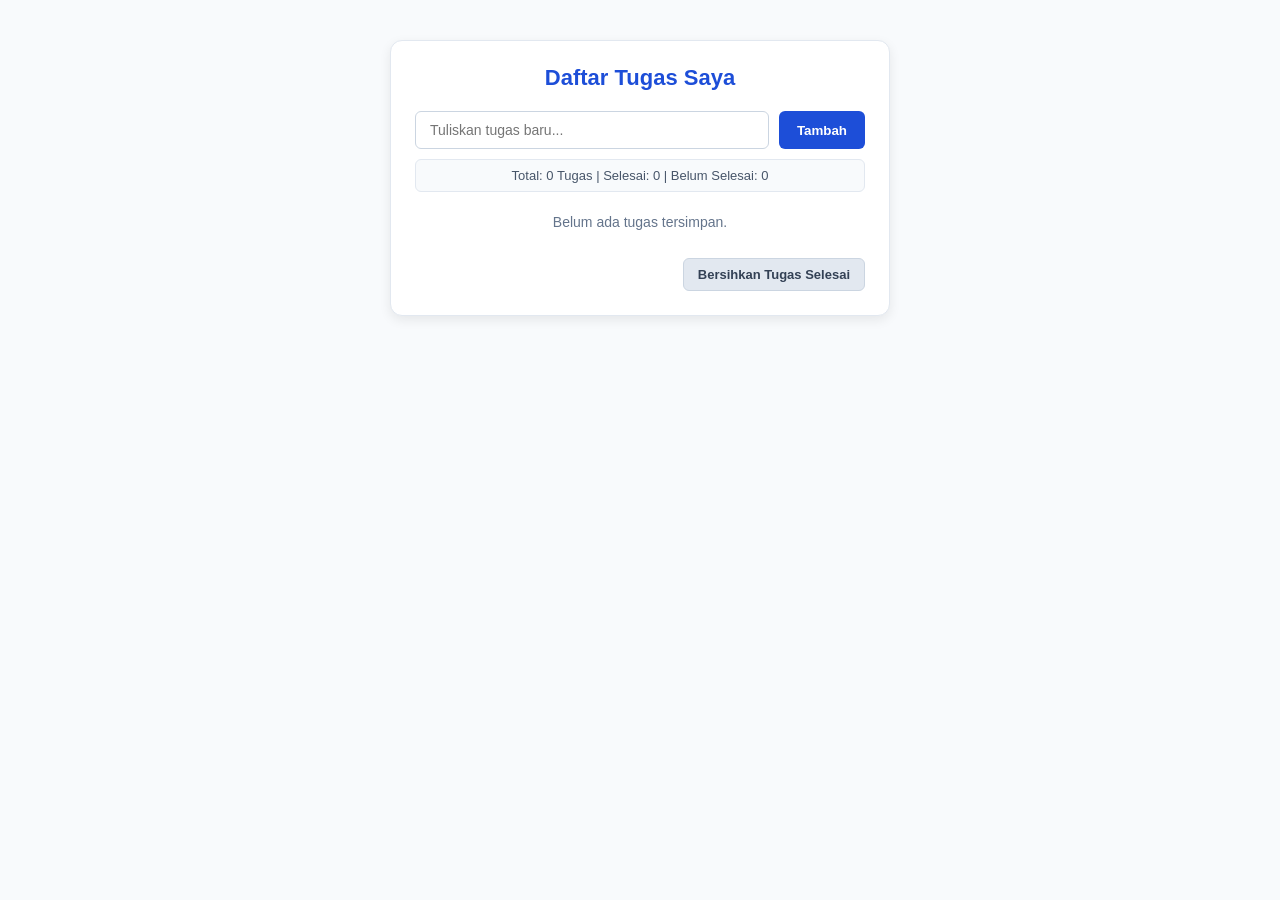
==== commit 198734e5: "tuga pertemuan 5" ====
--- a/index.html
+++ b/index.html
@@ -1,157 +1,43 @@
 <!DOCTYPE html>
 <html lang="id">
+<head>
+  <meta charset="UTF-8" />
+  <meta name="viewport" content="width=device-width, initial-scale=1.0" />
+  <title>Daftar Tugas Saya</title>
+  <link rel="stylesheet" href="style.css" />
+</head>
+<body>
+  <main class="todo-app">
+    <h2>Daftar Tugas Saya</h2>
 
-<head>
-    <meta charset="UTF-8">
-    <meta name="viewport" content="width=device-width, initial-scale=1.0">
-    <meta name="description" content="Portofolio Ficky Malvialudin, mahasiswa Teknik Informatika Institut Teknologi Garut.">
-    <title>Modul 2 - Web Portofolio Mahasiswa</title>
-    <link rel="preconnect" href="https://fonts.googleapis.com">
-    <link rel="preconnect" href="https://fonts.gstatic.com" crossorigin>
-    <link
-        href="https://fonts.googleapis.com/css2?family=Inter:wght@400;500;600&family=Source+Serif+4:ital,wght@0,400;0,600;0,700&display=swap"
-        rel="stylesheet">
-    <link rel="stylesheet" href="style.css">
-</head>
+    <form id="todoForm">
+      <div class="input-section">
+        <input 
+          type="text" 
+          id="taskInput" 
+          placeholder="Tuliskan tugas baru..." 
+          autocomplete="off"
+        />
+        <button type="submit" class="add-btn">Tambah</button>
+      </div>
+      <p id="inputError" class="error-message">
+        Tugas tidak boleh kosong atau kurang dari 3 karakter!
+      </p>
+    </form>
 
-<body>
-    <a class="skip-link" href="#konten">Lewati ke konten</a>
+    <!-- Fitur 1: Task Counter -->
+    <div id="taskCounter" class="task-counter"></div>
 
-    <header class="site-header">
-        <a class="brand" href="index.html" aria-label="Beranda Ficky Malvialudin">
-            <span class="brand-mark" aria-hidden="true">FM</span>
-            <span class="brand-text">
-                <strong>Ficky Malvialudin</strong>
-                <span>Web Developer</span>
-            </span>
-        </a>
+    <ul id="todoList" class="todo-list"></ul>
 
-        <nav class="main-nav" aria-label="Navigasi utama">
-            <ul>
-                <li><a class="active" href="index.html" aria-current="page">Beranda</a></li>
-                <li><a href="kontak.html">Hubungi Saya</a></li>
-                <li><a href="projek.html">Projek</a></li>
-                <li><a href="aset.html">Aset</a></li>
-            </ul>
-        </nav>
-    </header>
+    <!-- Fitur 2: Tombol Bersihkan Tugas Selesai -->
+    <div class="footer-actions">
+      <button id="clearCompletedBtn" class="clear-btn">
+        Bersihkan Tugas Selesai
+      </button>
+    </div>
+  </main>
 
-    <main id="konten" class="page">
-        <section class="hero" aria-labelledby="hero-title">
-            <div class="hero-copy">
-                <span class="eyebrow">Teknik Informatika · ITG</span>
-                <h1 id="hero-title">Portofolio Pengembang Web</h1>
-                <p class="hero-lead">Halo! Saya <strong>Ficky Malvialudin</strong>, mahasiswa Teknik Informatika di
-                    Institut Teknologi Garut. Saya memiliki ketertarikan dalam pengembangan aplikasi web modern
-                    berbasis JavaScript dan Next.js.</p>
-
-                <div class="hero-actions">
-                    <a class="btn btn-primary" href="projek.html">Lihat Projek</a>
-                    <a class="btn btn-ghost" href="kontak.html">Hubungi Saya</a>
-                </div>
-
-                <ul class="chip-list" aria-label="Keahlian">
-                    <li class="chip">JavaScript</li>
-                    <li class="chip">Next.js</li>
-                    <li class="chip">HTML &amp; CSS</li>
-                    <li class="chip">MySQL</li>
-                </ul>
-            </div>
-
-            <div class="hero-visual">
-                <figure class="hero-portrait">
-                    <img class="hero-photo" src="images.jpg" alt="Foto Ficky Malvialudin" width="447" height="447">
-                    <figcaption>Ficky Malvialudin · Garut, Indonesia</figcaption>
-                </figure>
-            </div>
-        </section>
-
-        <section id="tentang" class="section" aria-labelledby="tentang-title">
-            <div class="section-head">
-                <div>
-                    <span class="eyebrow">Profil</span>
-                    <h2 id="tentang-title">Tentang Saya</h2>
-                </div>
-                <p>Fokus pada antarmuka yang bersih, responsif, dan mudah digunakan.</p>
-            </div>
-
-            <div class="about-grid">
-                <div class="panel about-text">
-                    <p>Halo! Saya Ficky Malvialudin, mahasiswa Teknik Informatika di Institut Teknologi Garut. Saya
-                        memiliki ketertarikan dalam pengembangan aplikasi web modern berbasis JavaScript dan
-                        Next.js.</p>
-
-                    <div class="about-facts">
-                        <div class="fact">
-                            <strong>2026</strong>
-                            <span>Tahun Aktif</span>
-                        </div>
-                        <div class="fact">
-                            <strong>ITG</strong>
-                            <span>Kampus</span>
-                        </div>
-                        <div class="fact">
-                            <strong>Freelance</strong>
-                            <span>Status</span>
-                        </div>
-                    </div>
-                </div>
-
-                <aside class="panel status-card">
-                    <span class="eyebrow">Status</span>
-                    <h3>Status Pekerjaan</h3>
-                    <p>Saat ini terbuka untuk proyek freelance dan kolaborasi pengembangan web.</p>
-                    <span class="status-pill"><span class="status-dot" aria-hidden="true"></span>Tersedia</span>
-                </aside>
-            </div>
-        </section>
-
-        <section id="proyek" class="section" aria-labelledby="proyek-title">
-            <div class="section-head">
-                <div>
-                    <span class="eyebrow">Karya</span>
-                    <h2 id="proyek-title">Proyek Unggulan</h2>
-                </div>
-                <a class="text-link" href="projek.html">Lihat semua projek</a>
-            </div>
-
-            <div class="card-grid">
-                <article class="project-card">
-                    <header>
-                        <span class="project-kicker">Web App</span>
-                        <h3>1. Sistem Manajemen Inventori Database</h3>
-                        <p class="meta">Teknologi: HTML, CSS, JavaScript, MySQL | Tahun: 2026</p>
-                    </header>
-                    <p>Aplikasi web berbasis lokal untuk mencatat dan mengelola sirkulasi barang secara efisien
-                        terintegrasi dengan database MySQL.</p>
-                </article>
-
-                <article class="project-card">
-                    <header>
-                        <span class="project-kicker">JavaScript</span>
-                        <h3>2. Aplikasi Kasir &amp; Perhitungan Transaksi</h3>
-                        <p class="meta">Teknologi: JavaScript ES6+ | Tahun: 2026</p>
-                    </header>
-                    <p>Program logika pemrosesan transaksi belanja yang menghitung total bayar dan diskon berbasis
-                        Array of Objects.</p>
-                </article>
-            </div>
-        </section>
-
-        <section class="cta-panel" aria-labelledby="cta-title">
-            <div>
-                <span class="eyebrow">Kolaborasi</span>
-                <h2 id="cta-title">Punya ide proyek?</h2>
-                <p>Mari diskusikan kebutuhan web Anda dan wujudkan menjadi produk yang rapi serta mudah digunakan.</p>
-            </div>
-            <a class="btn btn-primary" href="kontak.html">Mulai Diskusi</a>
-        </section>
-    </main>
-
-    <footer class="site-footer">
-        <p><strong>Ficky Malvialudin</strong> — Portofolio Mahasiswa</p>
-        <p>&copy; 2026 Teknik Informatika ITG</p>
-    </footer>
+  <script src="script.js"></script>
 </body>
-
-</html>
+</html>
--- a/style.css
+++ b/style.css
@@ -1,1125 +1,175 @@
-/* ===========================
-   DESIGN TOKENS
-   =========================== */
-:root {
-    --bg: #1b1a17;
-    --surface: #23221e;
-    --surface-2: #2a2823;
-    --line: #3a3831;
-    --line-strong: #4a473e;
-    --text: #e9e5db;
-    --text-soft: #d3cec2;
-    --muted: #a8a294;
-    --muted-2: #7f7a6e;
-    --accent: #8f9d6a;
-    --accent-hover: #a6b47e;
-    --accent-soft: rgba(143, 157, 106, 0.12);
-    --danger: #b37a6a;
-    --radius: 6px;
-    --radius-sm: 4px;
-    --max-width: 1120px;
-    --transition: color 0.16s ease, background-color 0.16s ease, border-color 0.16s ease;
-    --font-body: "Inter", "Segoe UI", Tahoma, Geneva, Verdana, sans-serif;
-    --font-display: "Source Serif 4", Georgia, "Times New Roman", serif;
-}
-
-/* ===========================
-   RESET & BASE
-   =========================== */
-*,
-*::before,
-*::after {
-    margin: 0;
-    padding: 0;
-    box-sizing: border-box;
-}
-
-html {
-    scroll-behavior: smooth;
+* {
+  box-sizing: border-box;
+  margin: 0;
+  padding: 0;
 }
 
 body {
-    font-family: var(--font-body);
-    font-size: 1rem;
-    line-height: 1.75;
-    color: var(--text);
-    background-color: var(--bg);
-    min-height: 100vh;
-    display: flex;
-    flex-direction: column;
-    overflow-x: hidden;
-    -webkit-font-smoothing: antialiased;
+  font-family: 'Segoe UI', Tahoma, Geneva, Verdana, sans-serif;
+  background-color: #f8fafc;
+  color: #1e293b;
+  padding: 40px 20px;
+  display: flex;
+  justify-content: center;
 }
 
-h1,
-h2,
-h3,
-h4 {
-    font-family: var(--font-display);
-    font-weight: 600;
-    line-height: 1.2;
-    letter-spacing: -0.015em;
-    color: var(--text);
+.todo-app {
+  background: #ffffff;
+  width: 100%;
+  max-width: 500px;
+  padding: 24px;
+  border-radius: 12px;
+  border: 1px solid #e2e8f0;
+  box-shadow: 0 4px 12px rgba(0, 0, 0, 0.08);
 }
 
-p {
-    color: var(--muted);
+h2 {
+  color: #1d4ed8;
+  margin-bottom: 20px;
+  text-align: center;
+  font-size: 22px;
 }
 
-a {
-    color: inherit;
+.input-section {
+  display: flex;
+  gap: 10px;
+  margin-bottom: 8px;
 }
 
-img {
-    max-width: 100%;
-    display: block;
+input[type="text"] {
+  flex: 1;
+  padding: 10px 14px;
+  border: 1px solid #cbd5e1;
+  border-radius: 6px;
+  font-size: 14px;
+  outline: none;
 }
 
-ul {
-    list-style: none;
+input[type="text"].error {
+  border-color: #dc3545;
+  background-color: #fff5f5;
 }
 
-::selection {
-    background: var(--accent);
-    color: var(--bg);
+button.add-btn {
+  background-color: #1d4ed8;
+  color: white;
+  border: none;
+  padding: 10px 18px;
+  border-radius: 6px;
+  font-weight: bold;
+  cursor: pointer;
 }
 
-:focus-visible {
-    outline: 2px solid var(--accent);
-    outline-offset: 3px;
+button.add-btn:hover {
+  background-color: #1e40af;
 }
 
-::-webkit-scrollbar {
-    width: 10px;
+.error-message {
+  color: #dc3545;
+  font-size: 12px;
+  margin-bottom: 14px;
+  display: none;
 }
 
-::-webkit-scrollbar-track {
-    background: var(--bg);
+/* Style Fitur 1: Task Counter */
+.task-counter {
+  font-size: 13px;
+  color: #475569;
+  background-color: #f8fafc;
+  border: 1px solid #e2e8f0;
+  border-radius: 6px;
+  padding: 8px 12px;
+  margin-top: 10px;
+  margin-bottom: 6px;
+  text-align: center;
+  font-weight: 500;
 }
 
-::-webkit-scrollbar-thumb {
-    background: var(--line-strong);
-    border-radius: 999px;
-    border: 2px solid var(--bg);
+.todo-list {
+  list-style: none;
+  margin-top: 10px;
 }
 
-::-webkit-scrollbar-thumb:hover {
-    background: var(--muted-2);
+.todo-item {
+  display: flex;
+  align-items: center;
+  justify-content: space-between;
+  padding: 10px 12px;
+  background-color: #f1f5f9;
+  border-radius: 6px;
+  margin-bottom: 8px;
+  border-left: 4px solid transparent;
 }
 
-/* Skip link */
-.skip-link {
-    position: absolute;
-    left: 1rem;
-    top: -100px;
-    z-index: 999;
-    padding: 0.65rem 1rem;
-    background: var(--accent);
-    color: var(--bg);
-    font-size: 0.85rem;
-    font-weight: 600;
-    text-decoration: none;
-    border-radius: var(--radius-sm);
-    transition: top 0.16s ease;
+.todo-item.completed {
+  border-left-color: #16a34a;
+  opacity: 0.7;
 }
 
-.skip-link:focus {
-    top: 1rem;
+.todo-item.completed .todo-text {
+  text-decoration: line-through;
+  color: #64748b;
 }
 
-/* ===========================
-   LAYOUT
-   =========================== */
-.page {
-    flex: 1;
-    width: 100%;
-    max-width: var(--max-width);
-    margin: 0 auto;
-    padding: 0 clamp(1.25rem, 5vw, 2.5rem);
+.todo-text {
+  font-size: 14px;
+  flex: 1;
+  margin-right: 10px;
+  word-break: break-word;
 }
 
-.section {
-    padding: clamp(2.5rem, 6vw, 4rem) 0;
-    border-top: 1px solid var(--line);
+.todo-actions {
+  display: flex;
+  gap: 6px;
 }
 
-.section--flush {
-    border-top: 0;
-    padding-top: 0;
+.action-btn {
+  border: none;
+  padding: 5px 9px;
+  border-radius: 4px;
+  font-size: 12px;
+  cursor: pointer;
+  font-weight: bold;
 }
 
-/* ===========================
-   HEADER & NAVIGATION
-   =========================== */
-.site-header {
-    position: sticky;
-    top: 0;
-    z-index: 100;
-    display: flex;
-    align-items: center;
-    justify-content: space-between;
-    gap: 2rem;
-    padding: 1rem clamp(1.25rem, 5vw, 2.5rem);
-    background: var(--bg);
-    border-bottom: 1px solid var(--line);
+.complete-btn {
+  background-color: #16a34a;
+  color: white;
 }
 
-.brand {
-    display: flex;
-    align-items: center;
-    gap: 0.8rem;
-    text-decoration: none;
-    min-width: 0;
+.complete-btn:hover {
+  background-color: #15803d;
 }
 
-.brand-mark {
-    display: grid;
-    place-items: center;
-    width: 2.5rem;
-    height: 2.5rem;
-    flex: 0 0 auto;
-    border: 1px solid var(--line-strong);
-    border-radius: var(--radius-sm);
-    background: var(--surface);
-    color: var(--accent);
-    font-family: var(--font-display);
-    font-size: 0.85rem;
-    font-weight: 700;
-    letter-spacing: 0.02em;
+.delete-btn {
+  background-color: #dc2626;
+  color: white;
 }
 
-.brand-text {
-    display: flex;
-    flex-direction: column;
-    line-height: 1.3;
-    min-width: 0;
+.delete-btn:hover {
+  background-color: #b91c1c;
 }
 
-.brand-text strong {
-    font-family: var(--font-display);
-    font-size: 1rem;
-    font-weight: 600;
-    color: var(--text);
-    white-space: nowrap;
+/* Style Fitur 2: Tombol Bersihkan */
+.footer-actions {
+  margin-top: 16px;
+  display: flex;
+  justify-content: flex-end;
 }
 
-.brand-text span {
-    font-size: 0.68rem;
-    letter-spacing: 0.12em;
-    text-transform: uppercase;
-    color: var(--muted-2);
+.clear-btn {
+  background-color: #e2e8f0;
+  color: #334155;
+  border: 1px solid #cbd5e1;
+  padding: 8px 14px;
+  border-radius: 6px;
+  font-size: 13px;
+  cursor: pointer;
+  font-weight: 600;
+  transition: all 0.2s ease;
 }
 
-.main-nav ul {
-    display: flex;
-    flex-wrap: wrap;
-    justify-content: flex-end;
-    gap: 1.5rem;
-}
-
-.main-nav a {
-    display: inline-block;
-    padding: 0.25rem 0;
-    border-bottom: 1px solid transparent;
-    color: var(--muted);
-    font-size: 0.88rem;
-    font-weight: 500;
-    text-decoration: none;
-    transition: var(--transition);
-    white-space: nowrap;
-}
-
-.main-nav a:hover {
-    color: var(--text);
-    border-bottom-color: var(--line-strong);
-}
-
-.main-nav a.active,
-.main-nav a[aria-current="page"] {
-    color: var(--text);
-    border-bottom-color: var(--accent);
-}
-
-/* ===========================
-   SHARED ELEMENTS
-   =========================== */
-.eyebrow {
-    display: inline-flex;
-    align-items: center;
-    gap: 0.65rem;
-    font-size: 0.7rem;
-    font-weight: 600;
-    letter-spacing: 0.16em;
-    text-transform: uppercase;
-    color: var(--accent);
-}
-
-.eyebrow::before {
-    content: "";
-    width: 22px;
-    height: 1px;
-    background: var(--accent);
-}
-
-.btn {
-    display: inline-flex;
-    align-items: center;
-    justify-content: center;
-    gap: 0.45rem;
-    padding: 0.72rem 1.25rem;
-    border: 1px solid transparent;
-    border-radius: var(--radius-sm);
-    font-family: var(--font-body);
-    font-size: 0.9rem;
-    font-weight: 600;
-    text-decoration: none;
-    cursor: pointer;
-    transition: var(--transition);
-    white-space: nowrap;
-}
-
-.btn-primary {
-    background: var(--accent);
-    border-color: var(--accent);
-    color: #16150f;
-}
-
-.btn-primary:hover {
-    background: var(--accent-hover);
-    border-color: var(--accent-hover);
-}
-
-.btn-ghost {
-    background: transparent;
-    border-color: var(--line-strong);
-    color: var(--text-soft);
-}
-
-.btn-ghost:hover {
-    border-color: var(--muted);
-    color: var(--text);
-}
-
-.btn-sm {
-    padding: 0.52rem 0.95rem;
-    font-size: 0.85rem;
-}
-
-.btn-action {
-    background: transparent;
-    border-color: var(--line-strong);
-    color: var(--text-soft);
-}
-
-.btn-action:hover {
-    border-color: var(--accent);
-    color: var(--text);
-}
-
-.btn-danger {
-    background: transparent;
-    border-color: var(--line-strong);
-    color: var(--danger);
-}
-
-.btn-danger:hover {
-    border-color: var(--danger);
-}
-
-.chip-list {
-    display: flex;
-    flex-wrap: wrap;
-    align-items: center;
-    gap: 0.2rem 0;
-}
-
-.chip {
-    color: var(--muted);
-    font-size: 0.82rem;
-    letter-spacing: 0.01em;
-}
-
-.chip + .chip::before {
-    content: "·";
-    margin: 0 0.6rem;
-    color: var(--muted-2);
-}
-
-.text-link {
-    color: var(--accent);
-    font-size: 0.88rem;
-    font-weight: 500;
-    text-decoration: underline;
-    text-decoration-color: var(--line-strong);
-    text-underline-offset: 4px;
-    transition: var(--transition);
-}
-
-.text-link:hover {
-    color: var(--accent-hover);
-    text-decoration-color: var(--accent-hover);
-}
-
-.status-dot {
-    width: 6px;
-    height: 6px;
-    flex: 0 0 auto;
-    border-radius: 50%;
-    background: var(--accent);
-}
-
-.status-pill {
-    display: inline-flex;
-    align-items: center;
-    gap: 0.5rem;
-    color: var(--accent);
-    font-size: 0.78rem;
-    font-weight: 500;
-}
-
-/* ===========================
-   HERO (BERANDA)
-   =========================== */
-.hero {
-    display: grid;
-    grid-template-columns: minmax(0, 1.15fr) minmax(260px, 0.85fr);
-    align-items: center;
-    gap: clamp(2.5rem, 6vw, 5rem);
-    padding: clamp(3rem, 7vw, 5rem) 0 clamp(2.5rem, 5vw, 4rem);
-}
-
-.hero-copy {
-    min-width: 0;
-}
-
-.hero h1 {
-    margin: 1rem 0 1.2rem;
-    font-size: clamp(2.5rem, 5vw, 4rem);
-    line-height: 1.08;
-    letter-spacing: -0.025em;
-}
-
-.hero-lead {
-    max-width: 56ch;
-    font-size: clamp(1rem, 1.4vw, 1.06rem);
-    line-height: 1.8;
-    color: var(--muted);
-}
-
-.hero-lead strong {
-    color: var(--text);
-    font-weight: 600;
-}
-
-.hero-actions {
-    display: flex;
-    flex-wrap: wrap;
-    gap: 0.7rem;
-    margin-top: 1.8rem;
-}
-
-.hero .chip-list {
-    margin-top: 1.8rem;
-}
-
-.hero-visual {
-    display: flex;
-    justify-content: flex-end;
-}
-
-.hero-portrait {
-    width: min(330px, 100%);
-    margin: 0;
-    padding: 10px;
-    border: 1px solid var(--line-strong);
-    border-radius: var(--radius);
-    background: var(--surface);
-}
-
-.hero-photo {
-    width: 100%;
-    aspect-ratio: 1;
-    object-fit: cover;
-    border-radius: 3px;
-}
-
-.hero-portrait figcaption {
-    padding-top: 0.7rem;
-    font-size: 0.74rem;
-    line-height: 1.5;
-    color: var(--muted-2);
-    text-align: center;
-}
-
-/* ===========================
-   SECTION HEADING
-   =========================== */
-.section-head {
-    display: flex;
-    align-items: flex-end;
-    justify-content: space-between;
-    flex-wrap: wrap;
-    gap: 1rem 2rem;
-    margin-bottom: 2rem;
-}
-
-.section-head h2 {
-    margin-top: 0.5rem;
-    font-size: clamp(1.6rem, 3vw, 2.2rem);
-}
-
-.section-head p {
-    max-width: 52ch;
-    font-size: 0.95rem;
-    line-height: 1.75;
-}
-
-/* ===========================
-   PANELS & ABOUT
-   =========================== */
-.about-grid {
-    display: grid;
-    grid-template-columns: minmax(0, 1.55fr) minmax(260px, 0.9fr);
-    gap: 1.25rem;
-}
-
-.panel {
-    padding: clamp(1.4rem, 3vw, 2rem);
-    border: 1px solid var(--line);
-    border-radius: var(--radius);
-    background: var(--surface);
-}
-
-.about-text p {
-    font-size: 1rem;
-    line-height: 1.85;
-}
-
-.about-facts {
-    display: grid;
-    grid-template-columns: repeat(3, minmax(0, 1fr));
-    gap: 1rem;
-    margin-top: 1.6rem;
-    padding-top: 1.5rem;
-    border-top: 1px solid var(--line);
-}
-
-.fact strong {
-    display: block;
-    font-family: var(--font-display);
-    font-size: 1rem;
-    font-weight: 600;
-    color: var(--text);
-}
-
-.fact span {
-    font-size: 0.72rem;
-    letter-spacing: 0.1em;
-    text-transform: uppercase;
-    color: var(--muted-2);
-}
-
-.status-card {
-    display: flex;
-    flex-direction: column;
-    align-items: flex-start;
-    gap: 0.7rem;
-    border-left: 3px solid var(--accent);
-}
-
-.status-card h3 {
-    font-size: 1.2rem;
-}
-
-.status-card p {
-    font-size: 0.94rem;
-    line-height: 1.75;
-}
-
-.status-card .status-pill {
-    margin-top: auto;
-}
-
-/* ===========================
-   PROJECT CARDS
-   =========================== */
-.card-grid {
-    display: grid;
-    grid-template-columns: repeat(2, minmax(0, 1fr));
-    gap: 1.25rem;
-}
-
-.project-card {
-    display: flex;
-    flex-direction: column;
-    gap: 0.85rem;
-    padding: clamp(1.4rem, 3vw, 1.9rem);
-    border: 1px solid var(--line);
-    border-radius: var(--radius);
-    background: var(--surface);
-    transition: var(--transition);
-}
-
-.project-card:hover {
-    border-color: var(--line-strong);
-}
-
-.project-kicker {
-    display: inline-block;
-    font-size: 0.68rem;
-    font-weight: 600;
-    letter-spacing: 0.14em;
-    text-transform: uppercase;
-    color: var(--accent);
-}
-
-.project-card h3 {
-    margin-top: 0.4rem;
-    font-size: clamp(1.08rem, 1.6vw, 1.22rem);
-    line-height: 1.35;
-    color: var(--text);
-}
-
-.meta {
-    margin-top: 0.5rem;
-    padding-bottom: 0.8rem;
-    border-bottom: 1px solid var(--line);
-    font-size: 0.8rem;
-    line-height: 1.6;
-    color: var(--muted-2);
-}
-
-.project-card > p {
-    font-size: 0.94rem;
-    line-height: 1.75;
-}
-
-.project-facts {
-    display: flex;
-    flex-wrap: wrap;
-    gap: 0.35rem 1.2rem;
-    font-size: 0.82rem;
-    color: var(--muted-2);
-}
-
-.project-status.is-done {
-    color: var(--accent);
-}
-
-.project-card__actions {
-    display: flex;
-    flex-wrap: wrap;
-    gap: 0.6rem;
-    margin-top: auto;
-    padding-top: 0.6rem;
-}
-
-/* ===========================
-   STATISTICS
-   =========================== */
-.stat-grid {
-    display: grid;
-    grid-template-columns: repeat(4, minmax(0, 1fr));
-    gap: 1rem;
-    margin-bottom: 1.6rem;
-}
-
-.stat-card {
-    display: flex;
-    flex-direction: column;
-    gap: 0.4rem;
-    padding: 1rem 1.2rem;
-    border: 1px solid var(--line);
-    border-radius: var(--radius);
-    background: var(--surface);
-}
-
-.stat-card__label {
-    font-size: 0.72rem;
-    letter-spacing: 0.12em;
-    text-transform: uppercase;
-    color: var(--muted-2);
-}
-
-.stat-card__value {
-    font-family: var(--font-display);
-    font-size: clamp(1.6rem, 3vw, 2.2rem);
-    color: var(--text);
-}
-
-/* ===========================
-   TOOLBAR
-   =========================== */
-.project-toolbar {
-    display: flex;
-    flex-direction: column;
-    gap: 1rem;
-    margin-bottom: 1.6rem;
-}
-
-.search-bar {
-    width: 100%;
-    padding: 0.8rem 0.9rem;
-    border: 1px solid var(--line-strong);
-    border-radius: var(--radius-sm);
-    background: var(--bg);
-    color: var(--text);
-    font-family: inherit;
-    font-size: 0.94rem;
-    transition: var(--transition);
-}
-
-.search-bar::placeholder {
-    color: var(--muted-2);
-}
-
-.search-bar:hover {
-    border-color: var(--muted-2);
-}
-
-.search-bar:focus {
-    outline: none;
-    border-color: var(--accent);
-    background: var(--surface-2);
-}
-
-/* ===========================
-   PROJECT FORM
-   =========================== */
-.project-form-section {
-    margin-bottom: 2rem;
-}
-
-.project-form {
-    display: flex;
-    flex-direction: column;
-    gap: 1rem;
-    padding: clamp(1.4rem, 3vw, 2rem);
-    border: 1px solid var(--line);
-    border-radius: var(--radius);
-    background: var(--surface);
-}
-
-.form-grid,
-.form-row {
-    display: grid;
-    grid-template-columns: repeat(2, minmax(0, 1fr));
-    gap: 1rem;
-}
-
-.field {
-    display: flex;
-    flex-direction: column;
-    gap: 0.45rem;
-}
-
-.field label {
-    font-size: 0.84rem;
-    font-weight: 500;
-    color: var(--text-soft);
-}
-
-.field input,
-.field select,
-.field textarea {
-    width: 100%;
-    padding: 0.8rem 0.9rem;
-    border: 1px solid var(--line-strong);
-    border-radius: var(--radius-sm);
-    background: var(--bg);
-    color: var(--text);
-    font-family: inherit;
-    font-size: 0.94rem;
-    line-height: 1.5;
-    transition: var(--transition);
-    outline: none;
-}
-
-.field input::placeholder,
-.field textarea::placeholder {
-    color: var(--muted-2);
-}
-
-.field input:hover,
-.field select:hover,
-.field textarea:hover {
-    border-color: var(--muted-2);
-}
-
-.field input:focus,
-.field select:focus,
-.field textarea:focus {
-    border-color: var(--accent);
-    background: var(--surface-2);
-}
-
-.field select {
-    cursor: pointer;
-    appearance: none;
-    -webkit-appearance: none;
-    background-image: url("data:image/svg+xml,%3Csvg xmlns='http://www.w3.org/2000/svg' viewBox='0 0 24 24' fill='none' stroke='%23a8a294' stroke-width='2' stroke-linecap='round' stroke-linejoin='round'%3E%3Cpolyline points='6 9 12 15 18 9'/%3E%3C/svg%3E");
-    background-repeat: no-repeat;
-    background-position: right 0.9rem center;
-    background-size: 1.05em;
-    padding-right: 2.4rem;
-}
-
-.field select option {
-    background: var(--surface);
-    color: var(--text);
-}
-
-.checkbox-field {
-    flex-direction: row;
-    align-items: center;
-    gap: 0.7rem;
-}
-
-.checkbox-field input {
-    width: auto;
-    flex: 0 0 auto;
-    padding: 0;
-    border: 0;
-    background: none;
-    accent-color: var(--accent);
-}
-
-.checkbox-field label {
-    margin: 0;
-    cursor: pointer;
-}
-
-.form-actions {
-    display: flex;
-    flex-wrap: wrap;
-    gap: 0.65rem;
-}
-
-.btn-reset {
-    background: transparent;
-    border-color: var(--line-strong);
-    color: var(--muted);
-}
-
-.btn-reset:hover {
-    border-color: var(--danger);
-    color: var(--danger);
-}
-
-.form-error {
-    font-size: 0.84rem;
-    color: var(--danger);
-    min-height: 1.2rem;
-}
-
-.empty-state {
-    grid-column: 1 / -1;
-    padding: 1.2rem 1.4rem;
-    border: 1px solid var(--line);
-    border-radius: var(--radius);
-    background: var(--surface);
-    color: var(--muted);
-    font-size: 0.94rem;
-}
-
-/* ===========================
-   PAGE HERO (SUBHALAMAN)
-   =========================== */
-.page-hero {
-    padding: clamp(2.8rem, 6vw, 4.2rem) 0 clamp(1.6rem, 3vw, 2rem);
-}
-
-.page-hero h1 {
-    margin: 0.85rem 0 1rem;
-    font-size: clamp(2.2rem, 4.6vw, 3.4rem);
-    line-height: 1.1;
-    letter-spacing: -0.025em;
-}
-
-.page-hero p {
-    max-width: 60ch;
-    font-size: 1rem;
-    line-height: 1.8;
-}
-
-/* ===========================
-   ASSET
-   =========================== */
-.asset-card {
-    display: flex;
-    flex-direction: column;
-    gap: 1rem;
-    max-width: 740px;
-    padding: clamp(1.5rem, 4vw, 2.2rem);
-    border: 1px solid var(--line);
-    border-radius: var(--radius);
-    background: var(--surface);
-    transition: var(--transition);
-}
-
-.asset-card:hover {
-    border-color: var(--line-strong);
-}
-
-.asset-head {
-    display: flex;
-    align-items: center;
-    gap: 1rem;
-}
-
-.asset-mark {
-    display: grid;
-    place-items: center;
-    width: 3.2rem;
-    height: 3.2rem;
-    flex: 0 0 auto;
-    border: 1px solid var(--line-strong);
-    border-radius: var(--radius-sm);
-    background: var(--bg);
-    color: var(--accent);
-    font-family: var(--font-display);
-    font-size: 0.95rem;
-    font-weight: 700;
-}
-
-.asset-head h2,
-.asset-head h3 {
-    margin-top: 0.25rem;
-    font-size: 1.25rem;
-}
-
-.asset-head .meta {
-    margin-top: 0.3rem;
-    padding-bottom: 0;
-    border-bottom: 0;
-}
-
-.asset-card > p {
-    font-size: 0.96rem;
-}
-
-/* ===========================
-   CONTACT
-   =========================== */
-.contact-wrap {
-    display: grid;
-    grid-template-columns: minmax(0, 0.85fr) minmax(0, 1.15fr);
-    gap: 1.25rem;
-    align-items: start;
-}
-
-.contact-aside {
-    display: flex;
-    flex-direction: column;
-    gap: 0.8rem;
-}
-
-.contact-aside h2 {
-    font-size: clamp(1.35rem, 2.4vw, 1.7rem);
-}
-
-.contact-aside > p {
-    font-size: 0.94rem;
-    line-height: 1.75;
-}
-
-.contact-list {
-    display: flex;
-    flex-direction: column;
-    gap: 0.9rem;
-    margin-top: 0.5rem;
-    padding-top: 1.2rem;
-    border-top: 1px solid var(--line);
-}
-
-.contact-list li {
-    display: flex;
-    flex-direction: column;
-    gap: 0.1rem;
-}
-
-.contact-label {
-    font-size: 0.66rem;
-    font-weight: 600;
-    letter-spacing: 0.14em;
-    text-transform: uppercase;
-    color: var(--muted-2);
-}
-
-.contact-list a,
-.contact-value {
-    font-size: 0.92rem;
-    color: var(--text-soft);
-    text-decoration: none;
-    transition: var(--transition);
-}
-
-.contact-list a:hover {
-    color: var(--accent);
-}
-
-.form-card {
-    padding: clamp(1.5rem, 3.5vw, 2.2rem);
-}
-
-/* ===========================
-   CTA PANEL
-   =========================== */
-.cta-panel {
-    display: flex;
-    align-items: center;
-    justify-content: space-between;
-    flex-wrap: wrap;
-    gap: 1.5rem 2.5rem;
-    margin: clamp(2rem, 5vw, 3.2rem) 0 clamp(2.5rem, 6vw, 4rem);
-    padding: clamp(1.5rem, 4vw, 2.2rem);
-    border: 1px solid var(--line);
-    border-left: 3px solid var(--accent);
-    border-radius: var(--radius);
-    background: var(--surface);
-}
-
-.cta-panel h2 {
-    margin: 0.45rem 0 0.35rem;
-    font-size: clamp(1.35rem, 2.8vw, 1.85rem);
-}
-
-.cta-panel p {
-    max-width: 48ch;
-    font-size: 0.94rem;
-}
-
-/* ===========================
-   FOOTER
-   =========================== */
-.site-footer {
-    display: flex;
-    align-items: center;
-    justify-content: space-between;
-    flex-wrap: wrap;
-    gap: 0.5rem 1.5rem;
-    padding: 1.5rem clamp(1.25rem, 5vw, 2.5rem);
-    border-top: 1px solid var(--line);
-    background: var(--bg);
-}
-
-.site-footer p {
-    font-size: 0.8rem;
-    color: var(--muted-2);
-}
-
-.site-footer strong {
-    color: var(--muted);
-    font-weight: 500;
-}
-
-/* ===========================
-   RESPONSIVE
-   =========================== */
-@media (max-width: 960px) {
-    .hero {
-        grid-template-columns: 1fr;
-        padding-top: clamp(2.5rem, 7vw, 4rem);
-    }
-
-    .hero-visual {
-        order: -1;
-        justify-content: flex-start;
-    }
-
-    .hero-portrait {
-        width: min(280px, 80%);
-    }
-
-    .about-grid,
-    .contact-wrap {
-        grid-template-columns: 1fr;
-    }
-
-    .card-grid {
-        grid-template-columns: 1fr;
-    }
-
-    .stat-grid {
-        grid-template-columns: repeat(2, minmax(0, 1fr));
-    }
-
-    .form-grid,
-    .form-row {
-        grid-template-columns: 1fr;
-    }
-
-    .section-head {
-        align-items: flex-start;
-    }
-}
-
-@media (max-width: 720px) {
-    .site-header {
-        flex-direction: column;
-        align-items: flex-start;
-        gap: 0.75rem;
-        padding: 0.9rem 1.25rem;
-    }
-
-    .main-nav {
-        width: 100%;
-        overflow-x: auto;
-        scrollbar-width: none;
-    }
-
-    .main-nav::-webkit-scrollbar {
-        display: none;
-    }
-
-    .main-nav ul {
-        flex-wrap: nowrap;
-        justify-content: flex-start;
-        gap: 1.25rem;
-        width: max-content;
-    }
-
-    .main-nav a {
-        font-size: 0.84rem;
-    }
-
-    .cta-panel {
-        align-items: flex-start;
-    }
-
-    .site-footer {
-        justify-content: center;
-        text-align: center;
-    }
-}
-
-@media (max-width: 480px) {
-    .brand-text span {
-        display: none;
-    }
-
-    .hero-actions .btn {
-        width: 100%;
-    }
-
-    .about-facts {
-        grid-template-columns: 1fr;
-    }
-
-    .stat-grid {
-        grid-template-columns: 1fr;
-    }
-
-    .project-card__actions {
-        flex-direction: column;
-        align-items: stretch;
-    }
-
-    .project-card__actions .btn {
-        width: 100%;
-    }
-
-    .form-actions .btn {
-        width: 100%;
-    }
-}
+.clear-btn:hover {
+  background-color: #cbd5e1;
+  color: #0f172a;
+}
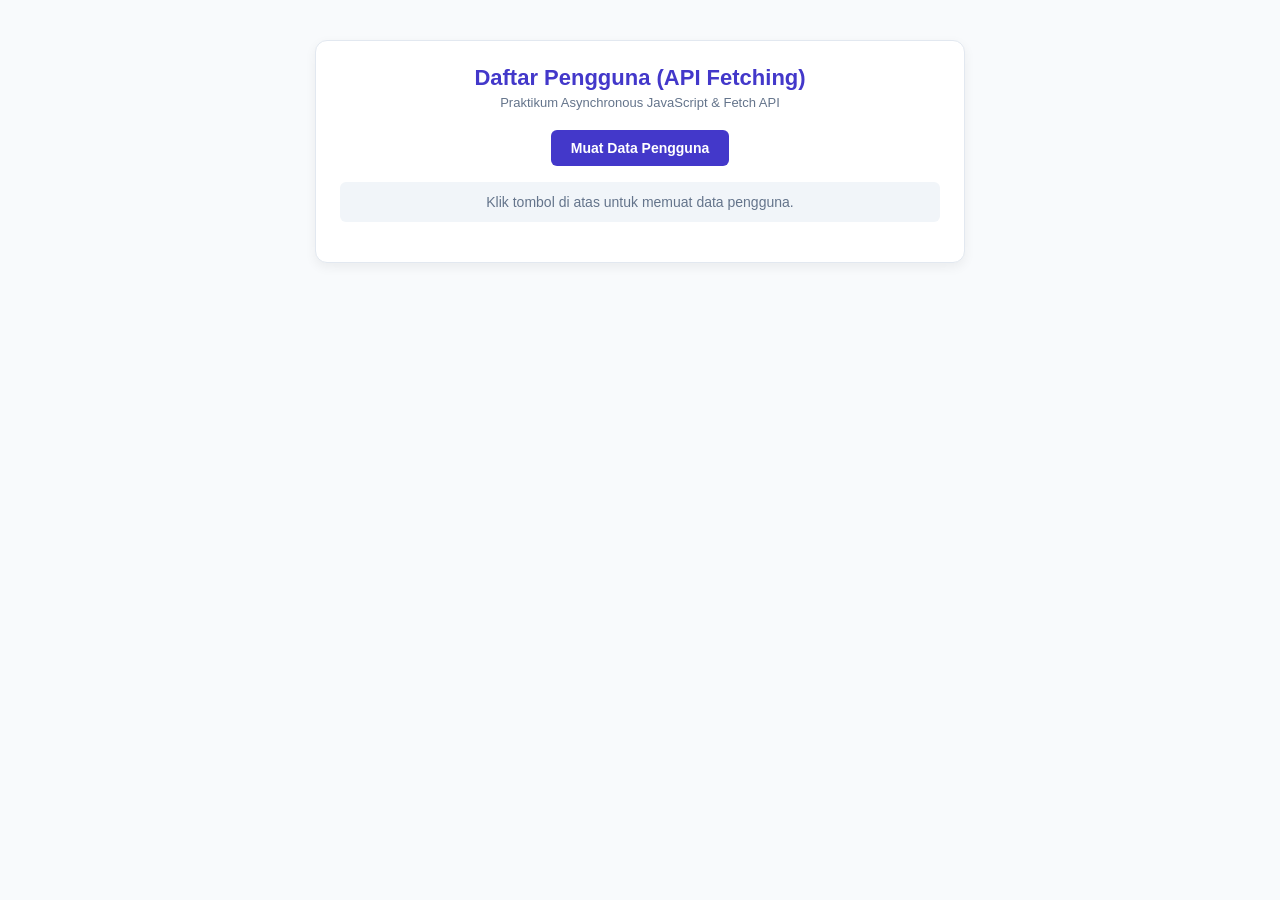
==== commit dd5da82f: "MODUL 6: ASYNCHRONOUS JAVASCRIPT & API FETCHING" ====
--- a/index.html
+++ b/index.html
@@ -1,43 +1,33 @@
 <!DOCTYPE html>
 <html lang="id">
+
 <head>
-  <meta charset="UTF-8" />
-  <meta name="viewport" content="width=device-width, initial-scale=1.0" />
-  <title>Daftar Tugas Saya</title>
-  <link rel="stylesheet" href="style.css" />
+  <meta charset="UTF-8">
+  <meta name="viewport" content="width=device-width, initial-scale=1.0">
+  <title>Modul 6 - User Directory App</title>
+  <link rel="stylesheet" href="style.css">
 </head>
+
 <body>
-  <main class="todo-app">
-    <h2>Daftar Tugas Saya</h2>
+  <div class="container">
+    <h2>Daftar Pengguna (API Fetching)</h2>
+    <p class="subtitle">Praktikum Asynchronous JavaScript & Fetch API</p>
 
-    <form id="todoForm">
-      <div class="input-section">
-        <input 
-          type="text" 
-          id="taskInput" 
-          placeholder="Tuliskan tugas baru..." 
-          autocomplete="off"
-        />
-        <button type="submit" class="add-btn">Tambah</button>
-      </div>
-      <p id="inputError" class="error-message">
-        Tugas tidak boleh kosong atau kurang dari 3 karakter!
-      </p>
-    </form>
+    <!-- Tombol Aksi -->
+    <div class="actions-bar">
+      <button id="btnFetch" class="btn-primary">Muat Data Pengguna</button>
+    </div>
 
-    <!-- Fitur 1: Task Counter -->
-    <div id="taskCounter" class="task-counter"></div>
+    <!-- Indikator Status (Loading & Pesan Error) -->
+    <div id="statusMessage" class="status-msg">
+      Klik tombol di atas untuk memuat data pengguna.
+    </div>
 
-    <ul id="todoList" class="todo-list"></ul>
-
-    <!-- Fitur 2: Tombol Bersihkan Tugas Selesai -->
-    <div class="footer-actions">
-      <button id="clearCompletedBtn" class="clear-btn">
-        Bersihkan Tugas Selesai
-      </button>
-    </div>
-  </main>
+    <!-- Kontainer Kartu Pengguna -->
+    <div id="userList" class="user-grid"></div>
+  </div>
 
   <script src="script.js"></script>
 </body>
+
 </html>
--- a/style.css
+++ b/style.css
@@ -13,163 +13,100 @@
   justify-content: center;
 }
 
-.todo-app {
+.container {
   background: #ffffff;
   width: 100%;
-  max-width: 500px;
+  max-width: 650px;
   padding: 24px;
   border-radius: 12px;
   border: 1px solid #e2e8f0;
-  box-shadow: 0 4px 12px rgba(0, 0, 0, 0.08);
+  box-shadow: 0 4px 12px rgba(0, 0, 0, 0.06);
 }
 
 h2 {
-  color: #1d4ed8;
-  margin-bottom: 20px;
+  color: #4338ca;
   text-align: center;
+  margin-bottom: 4px;
   font-size: 22px;
 }
 
-.input-section {
-  display: flex;
-  gap: 10px;
-  margin-bottom: 8px;
+.subtitle {
+  color: #64748b;
+  text-align: center;
+  font-size: 13px;
+  margin-bottom: 20px;
 }
 
-input[type="text"] {
-  flex: 1;
-  padding: 10px 14px;
-  border: 1px solid #cbd5e1;
-  border-radius: 6px;
-  font-size: 14px;
-  outline: none;
+.actions-bar {
+  display: flex;
+  justify-content: center;
+  margin-bottom: 16px;
 }
 
-input[type="text"].error {
-  border-color: #dc3545;
-  background-color: #fff5f5;
-}
-
-button.add-btn {
-  background-color: #1d4ed8;
+button.btn-primary {
+  background-color: #4338ca;
   color: white;
   border: none;
-  padding: 10px 18px;
+  padding: 10px 20px;
   border-radius: 6px;
   font-weight: bold;
   cursor: pointer;
+  font-size: 14px;
+  transition: background-color 0.2s;
 }
 
-button.add-btn:hover {
-  background-color: #1e40af;
+button.btn-primary:hover {
+  background-color: #3730a3;
 }
 
-.error-message {
-  color: #dc3545;
-  font-size: 12px;
-  margin-bottom: 14px;
-  display: none;
+button:disabled {
+  background-color: #94a3b8;
+  cursor: not-allowed;
 }
 
-/* Style Fitur 1: Task Counter */
-.task-counter {
-  font-size: 13px;
-  color: #475569;
-  background-color: #f8fafc;
-  border: 1px solid #e2e8f0;
+.status-msg {
+  text-align: center;
+  font-size: 14px;
+  color: #64748b;
+  padding: 12px;
   border-radius: 6px;
-  padding: 8px 12px;
-  margin-top: 10px;
-  margin-bottom: 6px;
-  text-align: center;
-  font-weight: 500;
+  background-color: #f1f5f9;
+  margin-bottom: 16px;
 }
 
-.todo-list {
-  list-style: none;
-  margin-top: 10px;
+.status-msg.error {
+  background-color: #fef2f2;
+  color: #dc2626;
+  border: 1px solid #fecaca;
 }
 
-.todo-item {
-  display: flex;
-  align-items: center;
-  justify-content: space-between;
-  padding: 10px 12px;
-  background-color: #f1f5f9;
-  border-radius: 6px;
-  margin-bottom: 8px;
-  border-left: 4px solid transparent;
+.user-grid {
+  display: grid;
+  grid-template-columns: repeat(auto-fit, minmax(250px, 1fr));
+  gap: 12px;
 }
 
-.todo-item.completed {
-  border-left-color: #16a34a;
-  opacity: 0.7;
+.user-card {
+  background: #ffffff;
+  border: 1px solid #e2e8f0;
+  border-radius: 8px;
+  padding: 14px;
 }
 
-.todo-item.completed .todo-text {
-  text-decoration: line-through;
-  color: #64748b;
+.user-name {
+  font-size: 15px;
+  font-weight: bold;
+  color: #0f172a;
+  margin-bottom: 4px;
 }
 
-.todo-text {
-  font-size: 14px;
-  flex: 1;
-  margin-right: 10px;
-  word-break: break-word;
+.user-email {
+  font-size: 13px;
+  color: #0284c7;
+  margin-bottom: 4px;
 }
 
-.todo-actions {
-  display: flex;
-  gap: 6px;
-}
-
-.action-btn {
-  border: none;
-  padding: 5px 9px;
-  border-radius: 4px;
+.user-company {
   font-size: 12px;
-  cursor: pointer;
-  font-weight: bold;
-}
-
-.complete-btn {
-  background-color: #16a34a;
-  color: white;
-}
-
-.complete-btn:hover {
-  background-color: #15803d;
-}
-
-.delete-btn {
-  background-color: #dc2626;
-  color: white;
-}
-
-.delete-btn:hover {
-  background-color: #b91c1c;
-}
-
-/* Style Fitur 2: Tombol Bersihkan */
-.footer-actions {
-  margin-top: 16px;
-  display: flex;
-  justify-content: flex-end;
-}
-
-.clear-btn {
-  background-color: #e2e8f0;
-  color: #334155;
-  border: 1px solid #cbd5e1;
-  padding: 8px 14px;
-  border-radius: 6px;
-  font-size: 13px;
-  cursor: pointer;
-  font-weight: 600;
-  transition: all 0.2s ease;
-}
-
-.clear-btn:hover {
-  background-color: #cbd5e1;
-  color: #0f172a;
+  color: #64748b;
 }
